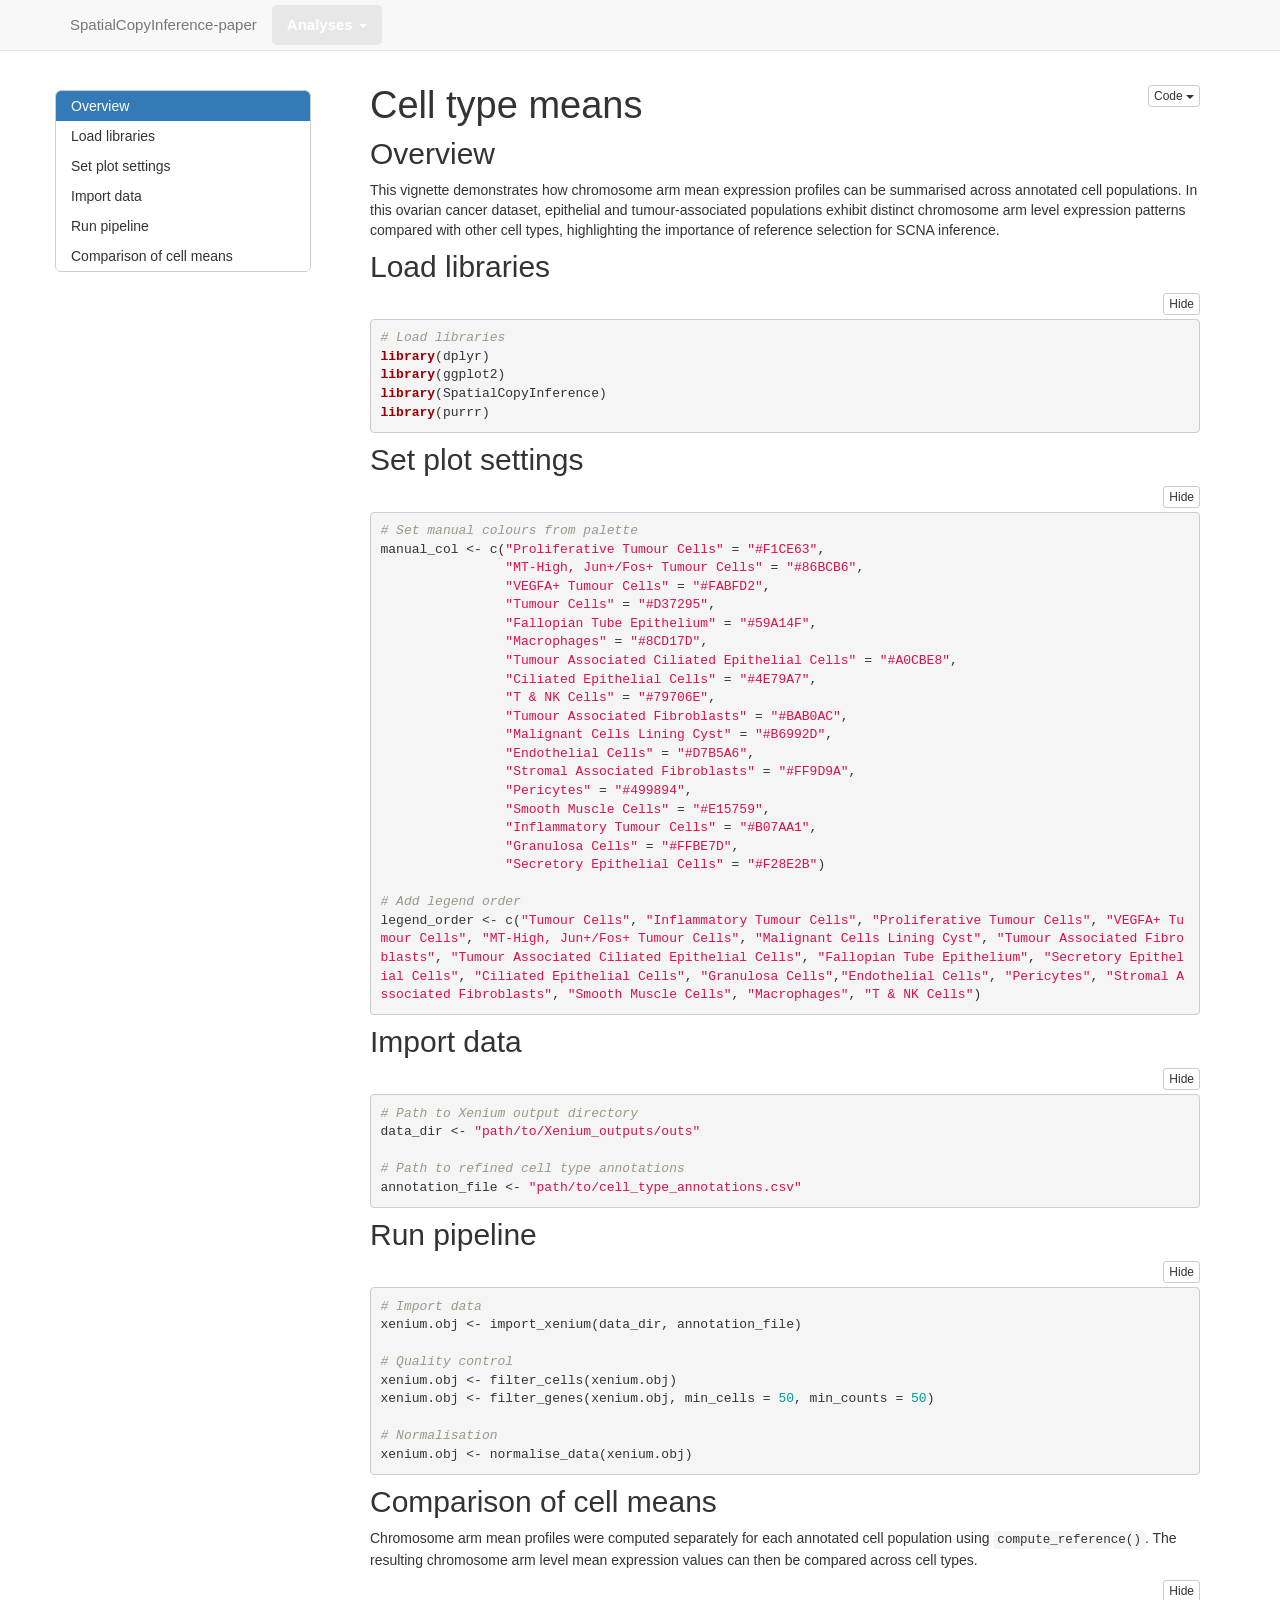
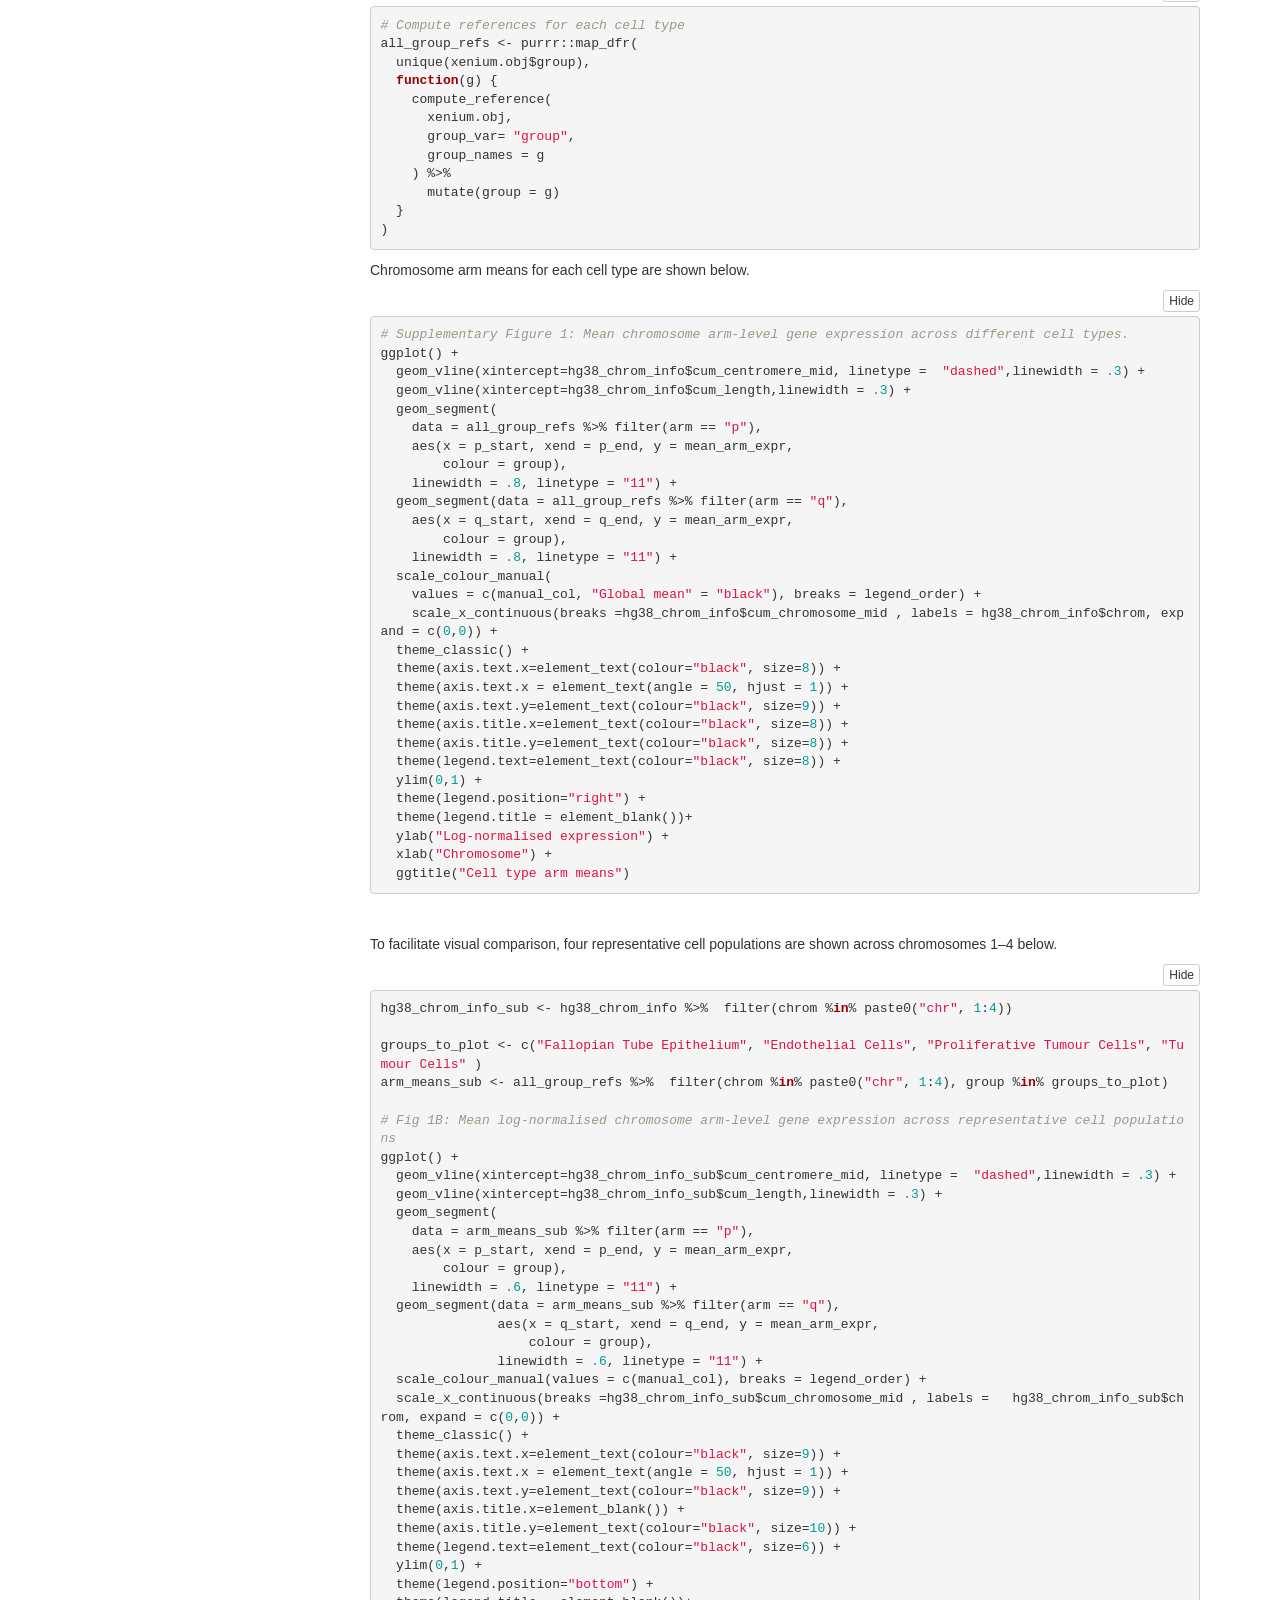
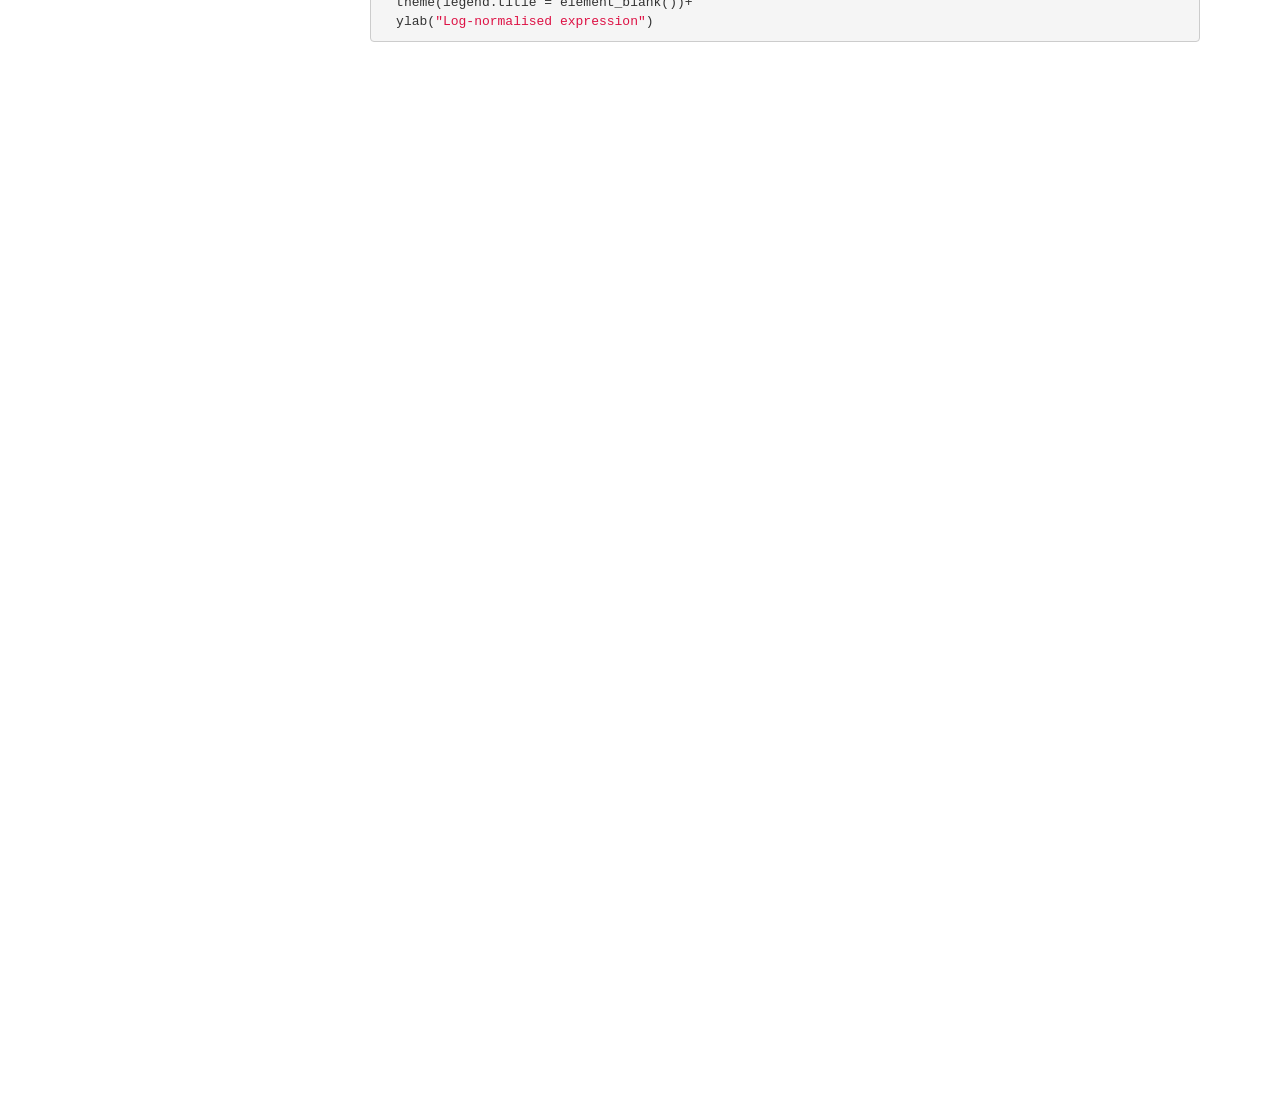
==== docs/Cell_type_means.html @ 15dad066 "Initial website build" ====
<!DOCTYPE html>

<html>

<head>

<meta charset="utf-8" />
<meta name="generator" content="pandoc" />
<meta http-equiv="X-UA-Compatible" content="IE=EDGE" />




<title>Cell type means</title>

<script src="site_libs/header-attrs-2.32/header-attrs.js"></script>
<script src="site_libs/jquery-3.6.0/jquery-3.6.0.min.js"></script>
<meta name="viewport" content="width=device-width, initial-scale=1" />
<link href="site_libs/bootstrap-3.3.5/css/bootstrap.min.css" rel="stylesheet" />
<script src="site_libs/bootstrap-3.3.5/js/bootstrap.min.js"></script>
<script src="site_libs/bootstrap-3.3.5/shim/html5shiv.min.js"></script>
<script src="site_libs/bootstrap-3.3.5/shim/respond.min.js"></script>
<style>h1 {font-size: 34px;}
       h1.title {font-size: 38px;}
       h2 {font-size: 30px;}
       h3 {font-size: 24px;}
       h4 {font-size: 18px;}
       h5 {font-size: 16px;}
       h6 {font-size: 12px;}
       code {color: inherit; background-color: rgba(0, 0, 0, 0.04);}
       pre:not([class]) { background-color: white }</style>
<script src="site_libs/jqueryui-1.13.2/jquery-ui.min.js"></script>
<link href="site_libs/tocify-1.9.1/jquery.tocify.css" rel="stylesheet" />
<script src="site_libs/tocify-1.9.1/jquery.tocify.js"></script>
<script src="site_libs/navigation-1.1/tabsets.js"></script>
<script src="site_libs/navigation-1.1/codefolding.js"></script>
<link href="site_libs/highlightjs-9.12.0/default.css" rel="stylesheet" />
<script src="site_libs/highlightjs-9.12.0/highlight.js"></script>

<style type="text/css">
  code{white-space: pre-wrap;}
  span.smallcaps{font-variant: small-caps;}
  span.underline{text-decoration: underline;}
  div.column{display: inline-block; vertical-align: top; width: 50%;}
  div.hanging-indent{margin-left: 1.5em; text-indent: -1.5em;}
  ul.task-list{list-style: none;}
    </style>

<style type="text/css">code{white-space: pre;}</style>
<script type="text/javascript">
if (window.hljs) {
  hljs.configure({languages: []});
  hljs.initHighlightingOnLoad();
  if (document.readyState && document.readyState === "complete") {
    window.setTimeout(function() { hljs.initHighlighting(); }, 0);
  }
}
</script>






<link rel="stylesheet" href="styles.css" type="text/css" />



<style type = "text/css">
.main-container {
  max-width: 940px;
  margin-left: auto;
  margin-right: auto;
}
img {
  max-width:100%;
}
.tabbed-pane {
  padding-top: 12px;
}
.html-widget {
  margin-bottom: 20px;
}
button.code-folding-btn:focus {
  outline: none;
}
summary {
  display: list-item;
}
details > summary > p:only-child {
  display: inline;
}
pre code {
  padding: 0;
}
</style>


<style type="text/css">
.dropdown-submenu {
  position: relative;
}
.dropdown-submenu>.dropdown-menu {
  top: 0;
  left: 100%;
  margin-top: -6px;
  margin-left: -1px;
  border-radius: 0 6px 6px 6px;
}
.dropdown-submenu:hover>.dropdown-menu {
  display: block;
}
.dropdown-submenu>a:after {
  display: block;
  content: " ";
  float: right;
  width: 0;
  height: 0;
  border-color: transparent;
  border-style: solid;
  border-width: 5px 0 5px 5px;
  border-left-color: #cccccc;
  margin-top: 5px;
  margin-right: -10px;
}
.dropdown-submenu:hover>a:after {
  border-left-color: #adb5bd;
}
.dropdown-submenu.pull-left {
  float: none;
}
.dropdown-submenu.pull-left>.dropdown-menu {
  left: -100%;
  margin-left: 10px;
  border-radius: 6px 0 6px 6px;
}
</style>

<script type="text/javascript">
// manage active state of menu based on current page
$(document).ready(function () {
  // active menu anchor
  href = window.location.pathname
  href = href.substr(href.lastIndexOf('/') + 1)
  if (href === "")
    href = "index.html";
  var menuAnchor = $('a[href="' + href + '"]');

  // mark the anchor link active (and if it's in a dropdown, also mark that active)
  var dropdown = menuAnchor.closest('li.dropdown');
  if (window.bootstrap) { // Bootstrap 4+
    menuAnchor.addClass('active');
    dropdown.find('> .dropdown-toggle').addClass('active');
  } else { // Bootstrap 3
    menuAnchor.parent().addClass('active');
    dropdown.addClass('active');
  }

  // Navbar adjustments
  var navHeight = $(".navbar").first().height() + 15;
  var style = document.createElement('style');
  var pt = "padding-top: " + navHeight + "px; ";
  var mt = "margin-top: -" + navHeight + "px; ";
  var css = "";
  // offset scroll position for anchor links (for fixed navbar)
  for (var i = 1; i <= 6; i++) {
    css += ".section h" + i + "{ " + pt + mt + "}\n";
  }
  style.innerHTML = "body {" + pt + "padding-bottom: 40px; }\n" + css;
  document.head.appendChild(style);
});
</script>

<!-- tabsets -->

<style type="text/css">
.tabset-dropdown > .nav-tabs {
  display: inline-table;
  max-height: 500px;
  min-height: 44px;
  overflow-y: auto;
  border: 1px solid #ddd;
  border-radius: 4px;
}

.tabset-dropdown > .nav-tabs > li.active:before, .tabset-dropdown > .nav-tabs.nav-tabs-open:before {
  content: "\e259";
  font-family: 'Glyphicons Halflings';
  display: inline-block;
  padding: 10px;
  border-right: 1px solid #ddd;
}

.tabset-dropdown > .nav-tabs.nav-tabs-open > li.active:before {
  content: "\e258";
  font-family: 'Glyphicons Halflings';
  border: none;
}

.tabset-dropdown > .nav-tabs > li.active {
  display: block;
}

.tabset-dropdown > .nav-tabs > li > a,
.tabset-dropdown > .nav-tabs > li > a:focus,
.tabset-dropdown > .nav-tabs > li > a:hover {
  border: none;
  display: inline-block;
  border-radius: 4px;
  background-color: transparent;
}

.tabset-dropdown > .nav-tabs.nav-tabs-open > li {
  display: block;
  float: none;
}

.tabset-dropdown > .nav-tabs > li {
  display: none;
}
</style>

<!-- code folding -->
<style type="text/css">
.code-folding-btn { margin-bottom: 4px; }
</style>



<style type="text/css">

#TOC {
  margin: 25px 0px 20px 0px;
}
@media (max-width: 768px) {
#TOC {
  position: relative;
  width: 100%;
}
}

@media print {
.toc-content {
  /* see https://github.com/w3c/csswg-drafts/issues/4434 */
  float: right;
}
}

.toc-content {
  padding-left: 30px;
  padding-right: 40px;
}

div.main-container {
  max-width: 1200px;
}

div.tocify {
  width: 20%;
  max-width: 260px;
  max-height: 85%;
}

@media (min-width: 768px) and (max-width: 991px) {
  div.tocify {
    width: 25%;
  }
}

@media (max-width: 767px) {
  div.tocify {
    width: 100%;
    max-width: none;
  }
}

.tocify ul, .tocify li {
  line-height: 20px;
}

.tocify-subheader .tocify-item {
  font-size: 0.90em;
}

.tocify .list-group-item {
  border-radius: 0px;
}


</style>



</head>

<body>


<div class="container-fluid main-container">


<!-- setup 3col/9col grid for toc_float and main content  -->
<div class="row">
<div class="col-xs-12 col-sm-4 col-md-3">
<div id="TOC" class="tocify">
</div>
</div>

<div class="toc-content col-xs-12 col-sm-8 col-md-9">




<div class="navbar navbar-default  navbar-fixed-top" role="navigation">
  <div class="container">
    <div class="navbar-header">
      <button type="button" class="navbar-toggle collapsed" data-toggle="collapse" data-bs-toggle="collapse" data-target="#navbar" data-bs-target="#navbar">
        <span class="icon-bar"></span>
        <span class="icon-bar"></span>
        <span class="icon-bar"></span>
      </button>
      <a class="navbar-brand" href="index.html">SpatialCopyInference-paper</a>
    </div>
    <div id="navbar" class="navbar-collapse collapse">
      <ul class="nav navbar-nav">
        <li class="dropdown">
  <a href="#" class="dropdown-toggle" data-toggle="dropdown" role="button" data-bs-toggle="dropdown" aria-expanded="false">
    Analyses
     
    <span class="caret"></span>
  </a>
  <ul class="dropdown-menu" role="menu">
    <li>
      <a href="TCGA.html">TCGA</a>
    </li>
    <li>
      <a href="Cell_annotation_refinement.html">Cell annotation refinement</a>
    </li>
    <li>
      <a href="Cell_type_means.html">Cell type means</a>
    </li>
    <li>
      <a href="Clustering_parameter_optimisation.html">Cluster parameter optimisation</a>
    </li>
    <li>
      <a href="Normal_region_analyses.html">Normal region analyses</a>
    </li>
    <li>
      <a href="Normal_region_only_clustering.html">Normal region only clustering</a>
    </li>
  </ul>
</li>
      </ul>
      <ul class="nav navbar-nav navbar-right">
        
      </ul>
    </div><!--/.nav-collapse -->
  </div><!--/.container -->
</div><!--/.navbar -->

<div id="header">

<div class="btn-group pull-right float-right">
<button type="button" class="btn btn-default btn-xs btn-secondary btn-sm dropdown-toggle" data-toggle="dropdown" data-bs-toggle="dropdown" aria-haspopup="true" aria-expanded="false"><span>Code</span> <span class="caret"></span></button>
<ul class="dropdown-menu dropdown-menu-right" style="min-width: 50px;">
<li><a id="rmd-show-all-code" href="#">Show All Code</a></li>
<li><a id="rmd-hide-all-code" href="#">Hide All Code</a></li>
</ul>
</div>



<h1 class="title toc-ignore">Cell type means</h1>

</div>


<div id="overview" class="section level2">
<h2>Overview</h2>
<p>This vignette demonstrates how chromosome arm mean expression
profiles can be summarised across annotated cell populations. In this
ovarian cancer dataset, epithelial and tumour-associated populations
exhibit distinct chromosome arm level expression patterns compared with
other cell types, highlighting the importance of reference selection for
SCNA inference.</p>
</div>
<div id="load-libraries" class="section level2">
<h2>Load libraries</h2>
<pre class="r"><code># Load libraries
library(dplyr)
library(ggplot2)
library(SpatialCopyInference)
library(purrr)</code></pre>
</div>
<div id="set-plot-settings" class="section level2">
<h2>Set plot settings</h2>
<pre class="r"><code># Set manual colours from palette
manual_col &lt;- c(&quot;Proliferative Tumour Cells&quot; = &quot;#F1CE63&quot;,
                &quot;MT-High, Jun+/Fos+ Tumour Cells&quot; = &quot;#86BCB6&quot;,
                &quot;VEGFA+ Tumour Cells&quot; = &quot;#FABFD2&quot;,
                &quot;Tumour Cells&quot; = &quot;#D37295&quot;,
                &quot;Fallopian Tube Epithelium&quot; = &quot;#59A14F&quot;,
                &quot;Macrophages&quot; = &quot;#8CD17D&quot;,
                &quot;Tumour Associated Ciliated Epithelial Cells&quot; = &quot;#A0CBE8&quot;,
                &quot;Ciliated Epithelial Cells&quot; = &quot;#4E79A7&quot;,
                &quot;T &amp; NK Cells&quot; = &quot;#79706E&quot;,
                &quot;Tumour Associated Fibroblasts&quot; = &quot;#BAB0AC&quot;,
                &quot;Malignant Cells Lining Cyst&quot; = &quot;#B6992D&quot;,
                &quot;Endothelial Cells&quot; = &quot;#D7B5A6&quot;,
                &quot;Stromal Associated Fibroblasts&quot; = &quot;#FF9D9A&quot;,
                &quot;Pericytes&quot; = &quot;#499894&quot;,
                &quot;Smooth Muscle Cells&quot; = &quot;#E15759&quot;,
                &quot;Inflammatory Tumour Cells&quot; = &quot;#B07AA1&quot;,
                &quot;Granulosa Cells&quot; = &quot;#FFBE7D&quot;,
                &quot;Secretory Epithelial Cells&quot; = &quot;#F28E2B&quot;)

# Add legend order
legend_order &lt;- c(&quot;Tumour Cells&quot;, &quot;Inflammatory Tumour Cells&quot;, &quot;Proliferative Tumour Cells&quot;, &quot;VEGFA+ Tumour Cells&quot;, &quot;MT-High, Jun+/Fos+ Tumour Cells&quot;, &quot;Malignant Cells Lining Cyst&quot;, &quot;Tumour Associated Fibroblasts&quot;, &quot;Tumour Associated Ciliated Epithelial Cells&quot;, &quot;Fallopian Tube Epithelium&quot;, &quot;Secretory Epithelial Cells&quot;, &quot;Ciliated Epithelial Cells&quot;, &quot;Granulosa Cells&quot;,&quot;Endothelial Cells&quot;, &quot;Pericytes&quot;, &quot;Stromal Associated Fibroblasts&quot;, &quot;Smooth Muscle Cells&quot;, &quot;Macrophages&quot;, &quot;T &amp; NK Cells&quot;)</code></pre>
</div>
<div id="import-data" class="section level2">
<h2>Import data</h2>
<pre class="r"><code># Path to Xenium output directory
data_dir &lt;- &quot;path/to/Xenium_outputs/outs&quot;

# Path to refined cell type annotations
annotation_file &lt;- &quot;path/to/cell_type_annotations.csv&quot;</code></pre>
</div>
<div id="run-pipeline" class="section level2">
<h2>Run pipeline</h2>
<pre class="r"><code># Import data
xenium.obj &lt;- import_xenium(data_dir, annotation_file)

# Quality control
xenium.obj &lt;- filter_cells(xenium.obj)
xenium.obj &lt;- filter_genes(xenium.obj, min_cells = 50, min_counts = 50)

# Normalisation
xenium.obj &lt;- normalise_data(xenium.obj)</code></pre>
</div>
<div id="comparison-of-cell-means" class="section level2">
<h2>Comparison of cell means</h2>
<p>Chromosome arm mean profiles were computed separately for each
annotated cell population using <code>compute_reference()</code>. The
resulting chromosome arm level mean expression values can then be
compared across cell types.</p>
<pre class="r"><code># Compute references for each cell type
all_group_refs &lt;- purrr::map_dfr(
  unique(xenium.obj$group),
  function(g) {
    compute_reference(
      xenium.obj,
      group_var= &quot;group&quot;,
      group_names = g
    ) %&gt;%
      mutate(group = g)
  }
)</code></pre>
<p>Chromosome arm means for each cell type are shown below.</p>
<pre class="r"><code># Supplementary Figure 1: Mean chromosome arm-level gene expression across different cell types.
ggplot() +
  geom_vline(xintercept=hg38_chrom_info$cum_centromere_mid, linetype =  &quot;dashed&quot;,linewidth = .3) +
  geom_vline(xintercept=hg38_chrom_info$cum_length,linewidth = .3) +
  geom_segment(
    data = all_group_refs %&gt;% filter(arm == &quot;p&quot;),
    aes(x = p_start, xend = p_end, y = mean_arm_expr, 
        colour = group),
    linewidth = .8, linetype = &quot;11&quot;) +
  geom_segment(data = all_group_refs %&gt;% filter(arm == &quot;q&quot;),
    aes(x = q_start, xend = q_end, y = mean_arm_expr, 
        colour = group),
    linewidth = .8, linetype = &quot;11&quot;) +
  scale_colour_manual(
    values = c(manual_col, &quot;Global mean&quot; = &quot;black&quot;), breaks = legend_order) +
    scale_x_continuous(breaks =hg38_chrom_info$cum_chromosome_mid , labels = hg38_chrom_info$chrom, expand = c(0,0)) +
  theme_classic() +
  theme(axis.text.x=element_text(colour=&quot;black&quot;, size=8)) +
  theme(axis.text.x = element_text(angle = 50, hjust = 1)) +
  theme(axis.text.y=element_text(colour=&quot;black&quot;, size=9)) +
  theme(axis.title.x=element_text(colour=&quot;black&quot;, size=8)) +
  theme(axis.title.y=element_text(colour=&quot;black&quot;, size=8)) +
  theme(legend.text=element_text(colour=&quot;black&quot;, size=8)) +
  ylim(0,1) +
  theme(legend.position=&quot;right&quot;) +
  theme(legend.title = element_blank())+
  ylab(&quot;Log-normalised expression&quot;) +
  xlab(&quot;Chromosome&quot;) +
  ggtitle(&quot;Cell type arm means&quot;)</code></pre>
<p><img src="Cell_type_means_files/figure-html/Plot%20all%20chromosome%20means-1.png" alt="" width="100%" /></p>
<p>To facilitate visual comparison, four representative cell populations
are shown across chromosomes 1–4 below.</p>
<pre class="r"><code>hg38_chrom_info_sub &lt;- hg38_chrom_info %&gt;%  filter(chrom %in% paste0(&quot;chr&quot;, 1:4))

groups_to_plot &lt;- c(&quot;Fallopian Tube Epithelium&quot;, &quot;Endothelial Cells&quot;, &quot;Proliferative Tumour Cells&quot;, &quot;Tumour Cells&quot; )
arm_means_sub &lt;- all_group_refs %&gt;%  filter(chrom %in% paste0(&quot;chr&quot;, 1:4), group %in% groups_to_plot)

# Fig 1B: Mean log-normalised chromosome arm-level gene expression across representative cell populations
ggplot() +
  geom_vline(xintercept=hg38_chrom_info_sub$cum_centromere_mid, linetype =  &quot;dashed&quot;,linewidth = .3) +
  geom_vline(xintercept=hg38_chrom_info_sub$cum_length,linewidth = .3) +
  geom_segment(
    data = arm_means_sub %&gt;% filter(arm == &quot;p&quot;),
    aes(x = p_start, xend = p_end, y = mean_arm_expr, 
        colour = group),
    linewidth = .6, linetype = &quot;11&quot;) +
  geom_segment(data = arm_means_sub %&gt;% filter(arm == &quot;q&quot;),
               aes(x = q_start, xend = q_end, y = mean_arm_expr, 
                   colour = group),
               linewidth = .6, linetype = &quot;11&quot;) +
  scale_colour_manual(values = c(manual_col), breaks = legend_order) +
  scale_x_continuous(breaks =hg38_chrom_info_sub$cum_chromosome_mid , labels =   hg38_chrom_info_sub$chrom, expand = c(0,0)) +
  theme_classic() +
  theme(axis.text.x=element_text(colour=&quot;black&quot;, size=9)) +
  theme(axis.text.x = element_text(angle = 50, hjust = 1)) +
  theme(axis.text.y=element_text(colour=&quot;black&quot;, size=9)) +
  theme(axis.title.x=element_blank()) +
  theme(axis.title.y=element_text(colour=&quot;black&quot;, size=10)) +
  theme(legend.text=element_text(colour=&quot;black&quot;, size=6)) +
  ylim(0,1) +
  theme(legend.position=&quot;bottom&quot;) +
  theme(legend.title = element_blank())+
  ylab(&quot;Log-normalised expression&quot;)</code></pre>
<p><img src="Cell_type_means_files/figure-html/Plot%20representative%20means-1.png" alt="" width="100%" /></p>
</div>



</div>
</div>

</div>

<script>

// add bootstrap table styles to pandoc tables
function bootstrapStylePandocTables() {
  $('tr.odd').parent('tbody').parent('table').addClass('table table-condensed');
}
$(document).ready(function () {
  bootstrapStylePandocTables();
});


</script>

<!-- tabsets -->

<script>
$(document).ready(function () {
  window.buildTabsets("TOC");
});

$(document).ready(function () {
  $('.tabset-dropdown > .nav-tabs > li').click(function () {
    $(this).parent().toggleClass('nav-tabs-open');
  });
});
</script>

<!-- code folding -->
<script>
$(document).ready(function () {
  window.initializeCodeFolding("show" === "show");
});
</script>

<script>
$(document).ready(function ()  {

    // temporarily add toc-ignore selector to headers for the consistency with Pandoc
    $('.unlisted.unnumbered').addClass('toc-ignore')

    // move toc-ignore selectors from section div to header
    $('div.section.toc-ignore')
        .removeClass('toc-ignore')
        .children('h1,h2,h3,h4,h5').addClass('toc-ignore');

    // establish options
    var options = {
      selectors: "h1,h2,h3",
      theme: "bootstrap3",
      context: '.toc-content',
      hashGenerator: function (text) {
        return text.replace(/[.\\/?&!#<>]/g, '').replace(/\s/g, '_');
      },
      ignoreSelector: ".toc-ignore",
      scrollTo: 0
    };
    options.showAndHide = true;
    options.smoothScroll = true;

    // tocify
    var toc = $("#TOC").tocify(options).data("toc-tocify");
});
</script>

<!-- dynamically load mathjax for compatibility with self-contained -->
<script>
  (function () {
    var script = document.createElement("script");
    script.type = "text/javascript";
    script.src  = "https://mathjax.rstudio.com/latest/MathJax.js?config=TeX-AMS-MML_HTMLorMML";
    document.getElementsByTagName("head")[0].appendChild(script);
  })();
</script>

</body>
</html>
---- docs/site_libs/highlightjs-9.12.0/default.css ----
.hljs-literal {
  color: #990073;
}

.hljs-number {
  color: #099;
}

.hljs-comment {
  color: #998;
  font-style: italic;
}

.hljs-keyword {
  color: #900;
  font-weight: bold;
}

.hljs-string {
  color: #d14;
}
---- docs/styles.css ----
/* Website title */
.navbar-brand {
  font-size: 15px;
}

/* Analyses button */
.navbar-nav > li > a {
  font-size: 15px;
}

/* Dropdown items */
.dropdown-menu > li > a {
  font-size: 14px;
}

.navbar-nav > li.dropdown > a {
  background-color: #2c7fb8;
  color: white !important;
  border-radius: 5px;
  padding: 10px 15px;
  margin-top: 5px;
  font-weight: 600;
}

.navbar-nav > li.dropdown > a:hover {
  background-color: #1f5e88;
}
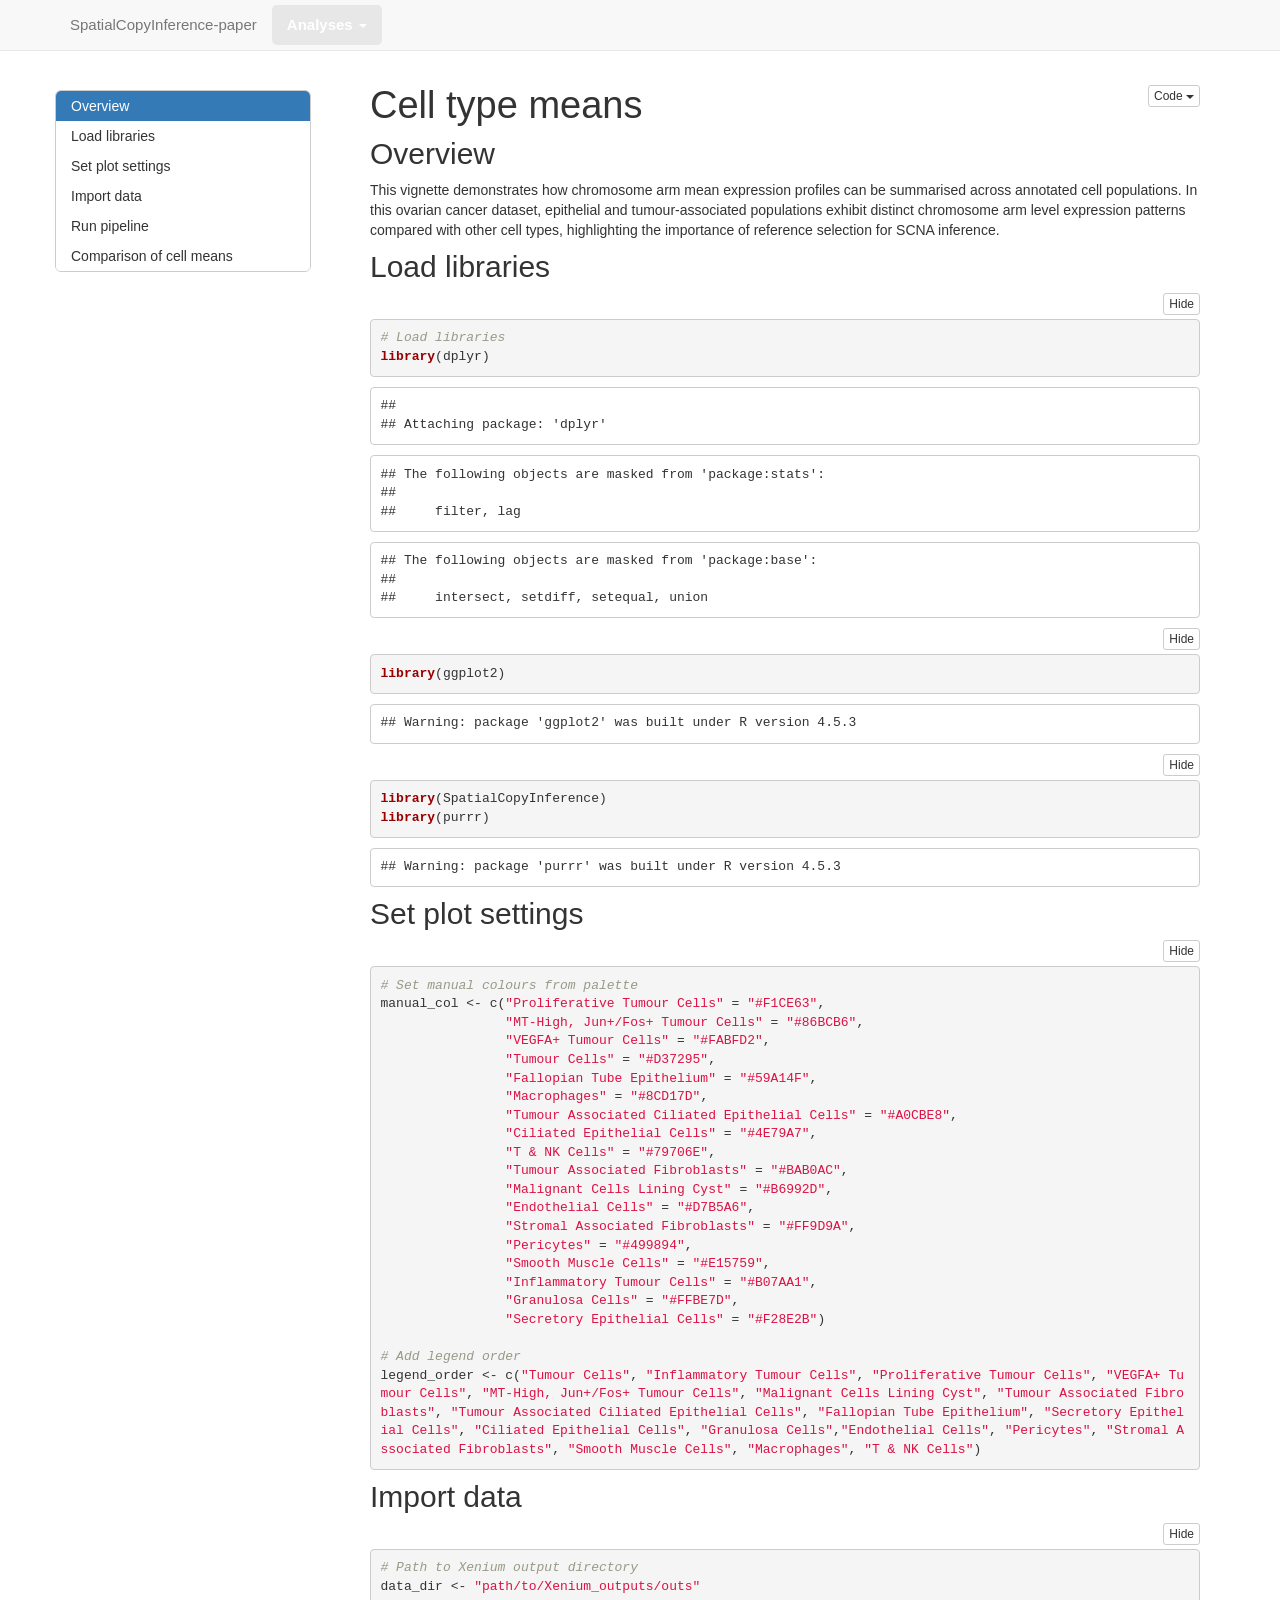
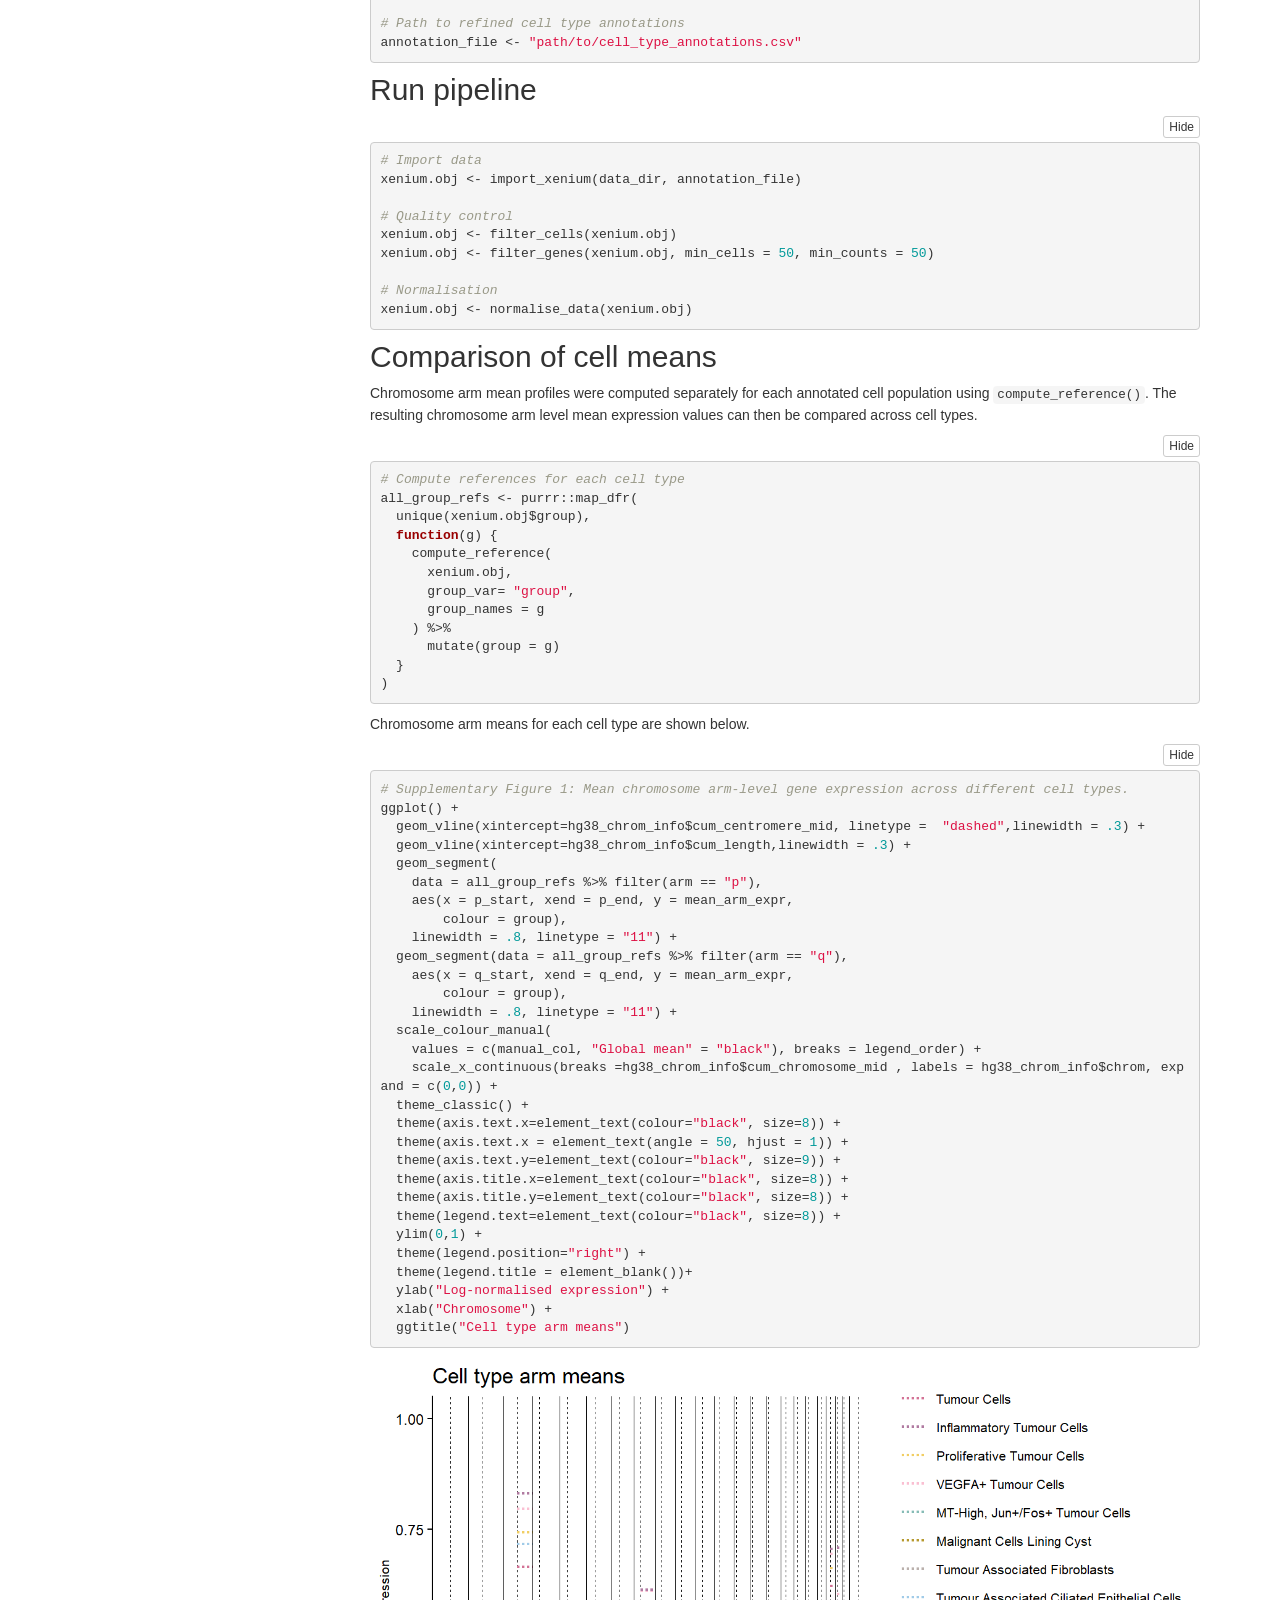
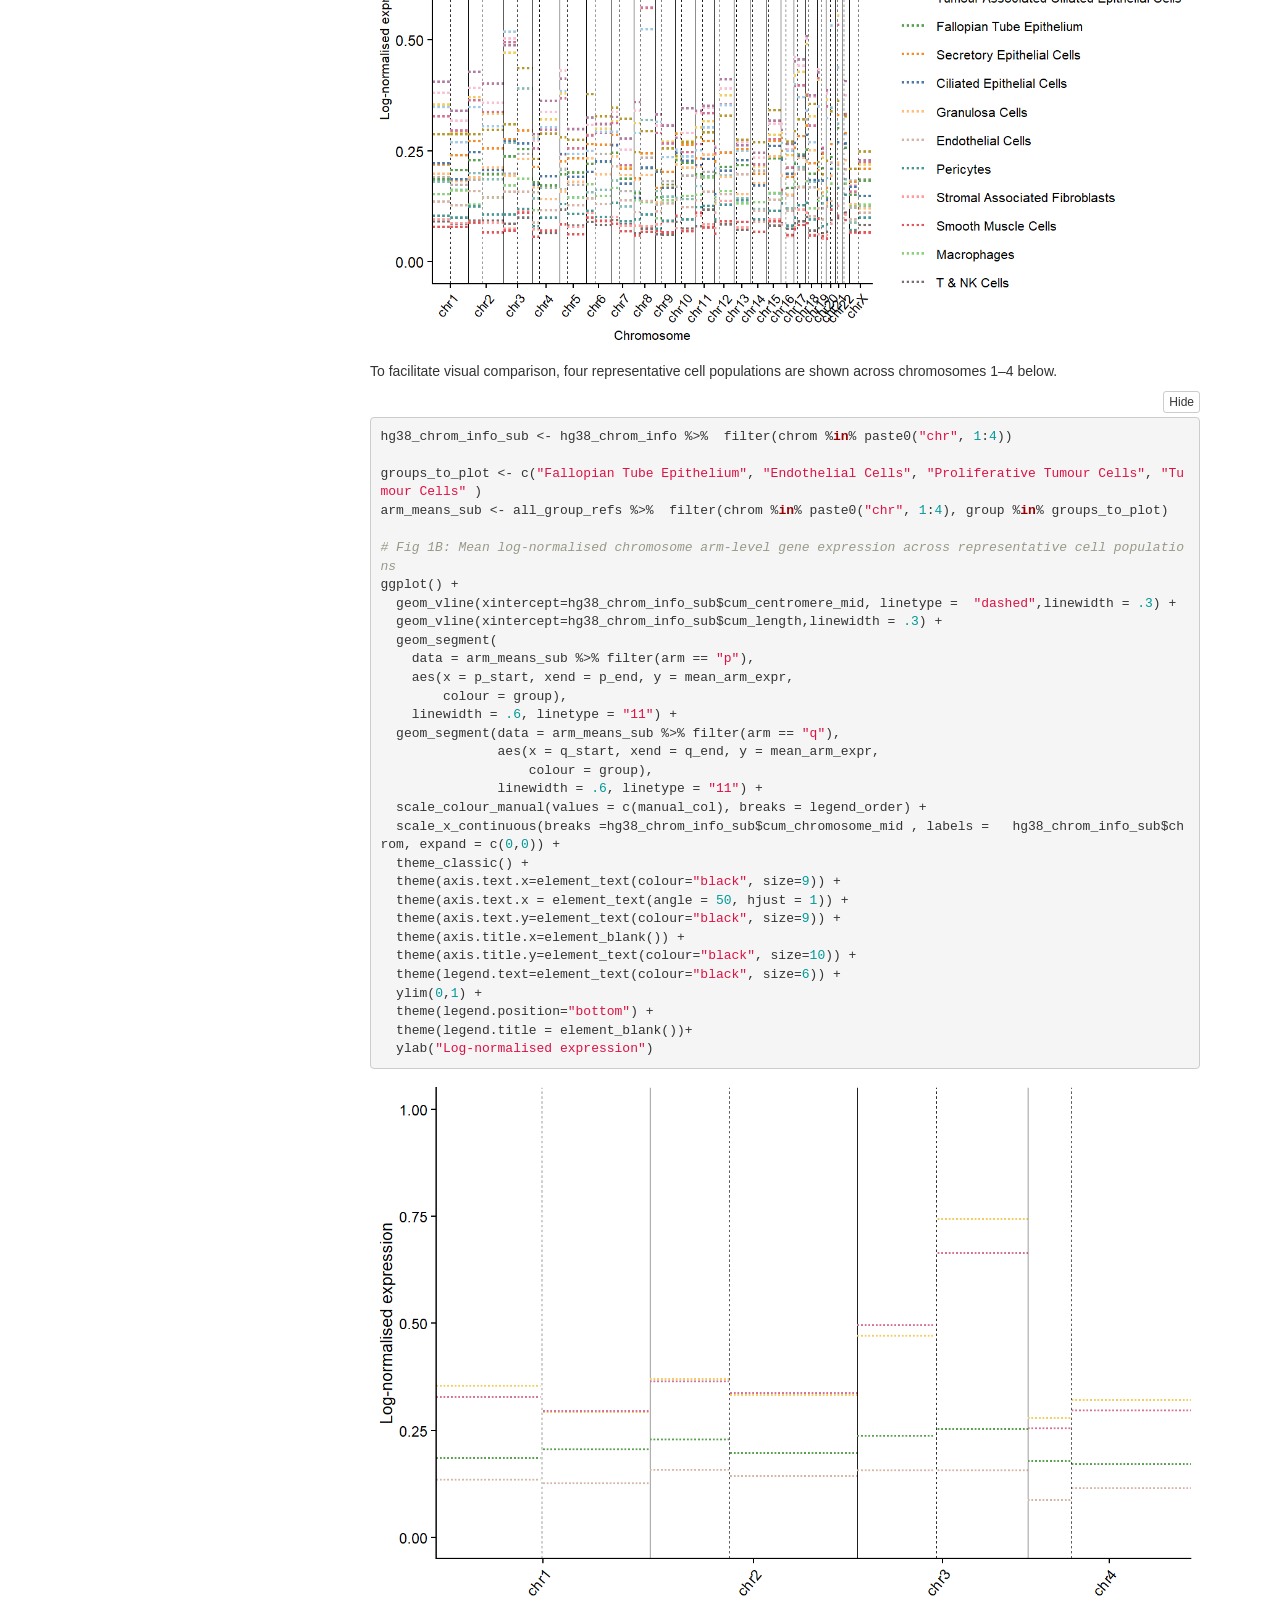
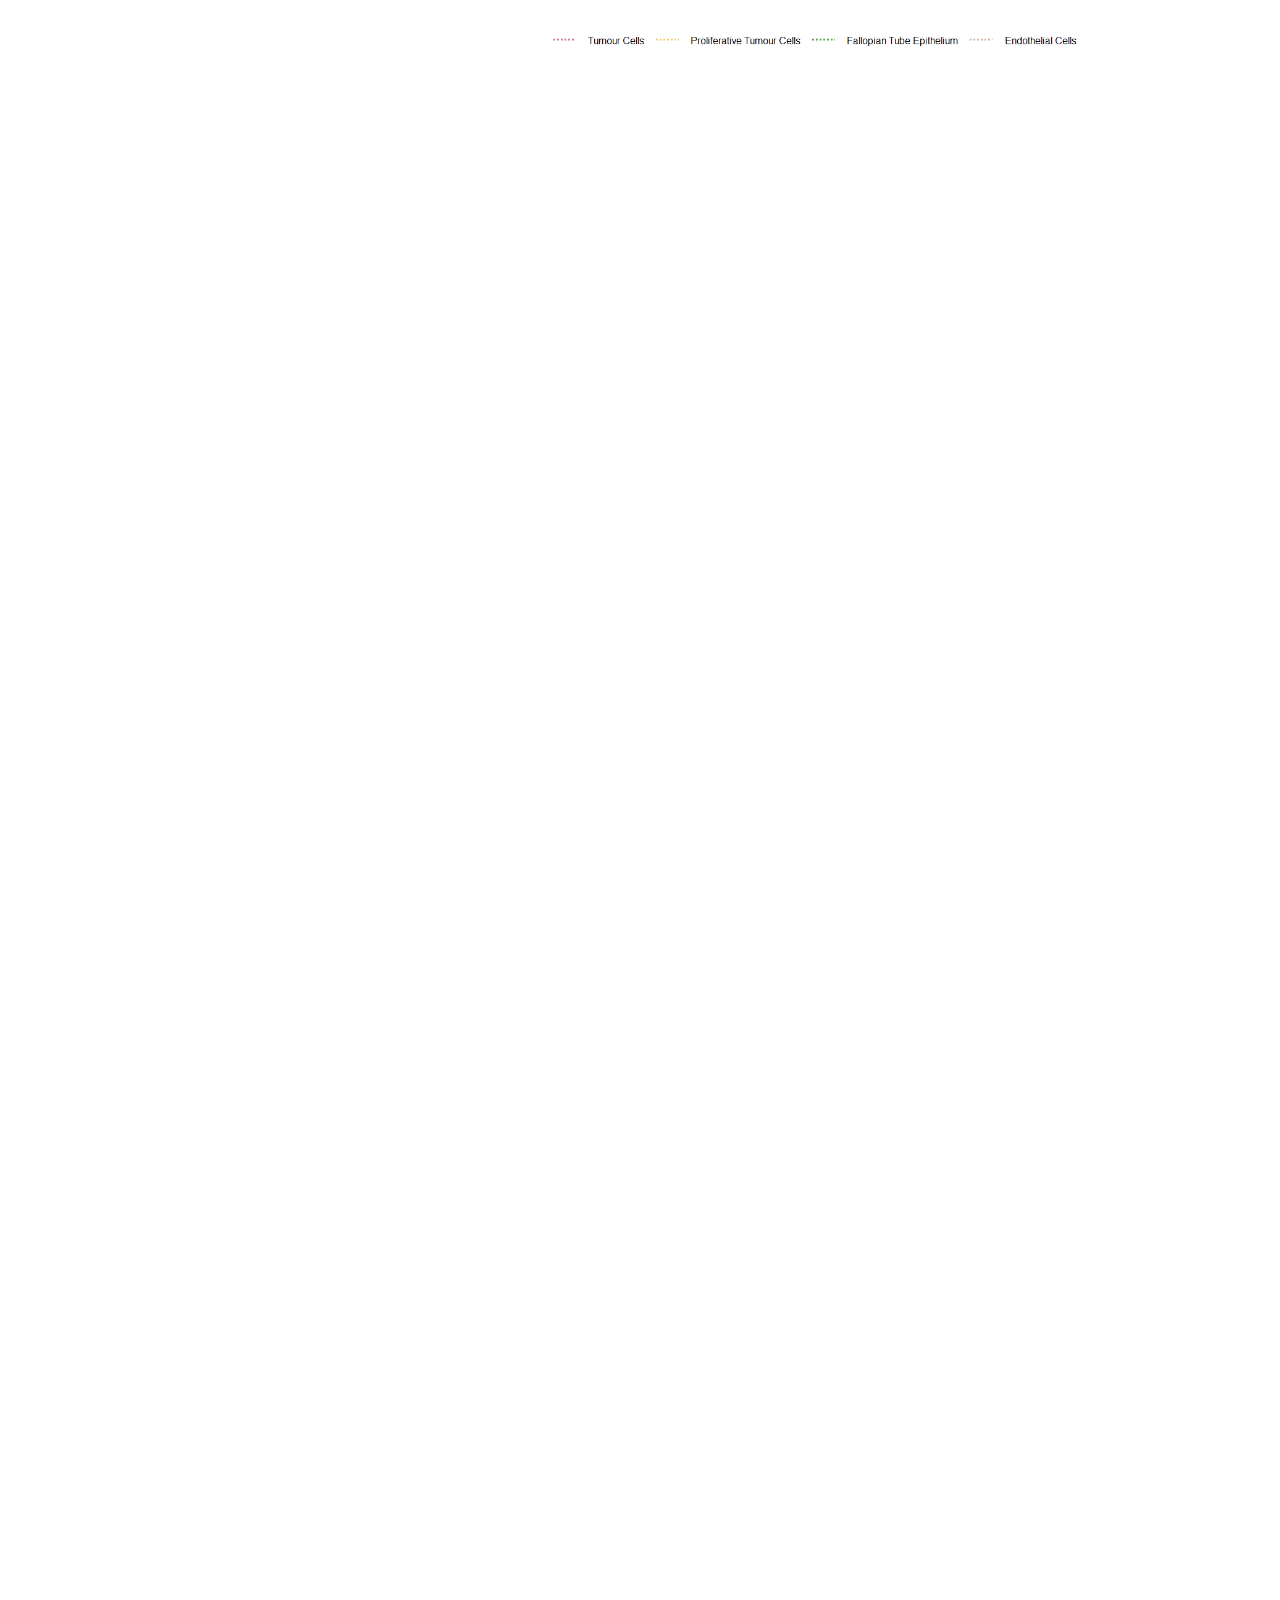
==== commit 2e830816: "Update Cell type means analysis" ====
--- a/docs/Cell_type_means.html
+++ b/docs/Cell_type_means.html
@@ -13,38 +13,1373 @@
 
 <title>Cell type means</title>
 
-<script src="site_libs/header-attrs-2.32/header-attrs.js"></script>
-<script src="site_libs/jquery-3.6.0/jquery-3.6.0.min.js"></script>
+<script>// Pandoc 2.9 adds attributes on both header and div. We remove the former (to
+// be compatible with the behavior of Pandoc < 2.8).
+document.addEventListener('DOMContentLoaded', function(e) {
+  var hs = document.querySelectorAll("div.section[class*='level'] > :first-child");
+  var i, h, a;
+  for (i = 0; i < hs.length; i++) {
+    h = hs[i];
+    if (!/^h[1-6]$/i.test(h.tagName)) continue;  // it should be a header h1-h6
+    a = h.attributes;
+    while (a.length > 0) h.removeAttribute(a[0].name);
+  }
+});
+</script>
+<script>/*! jQuery v3.6.0 | (c) OpenJS Foundation and other contributors | jquery.org/license */
+!function(e,t){"use strict";"object"==typeof module&&"object"==typeof module.exports?module.exports=e.document?t(e,!0):function(e){if(!e.document)throw new Error("jQuery requires a window with a document");return t(e)}:t(e)}("undefined"!=typeof window?window:this,function(C,e){"use strict";var t=[],r=Object.getPrototypeOf,s=t.slice,g=t.flat?function(e){return t.flat.call(e)}:function(e){return t.concat.apply([],e)},u=t.push,i=t.indexOf,n={},o=n.toString,v=n.hasOwnProperty,a=v.toString,l=a.call(Object),y={},m=function(e){return"function"==typeof e&&"number"!=typeof e.nodeType&&"function"!=typeof e.item},x=function(e){return null!=e&&e===e.window},E=C.document,c={type:!0,src:!0,nonce:!0,noModule:!0};function b(e,t,n){var r,i,o=(n=n||E).createElement("script");if(o.text=e,t)for(r in c)(i=t[r]||t.getAttribute&&t.getAttribute(r))&&o.setAttribute(r,i);n.head.appendChild(o).parentNode.removeChild(o)}function w(e){return null==e?e+"":"object"==typeof e||"function"==typeof e?n[o.call(e)]||"object":typeof e}var f="3.6.0",S=function(e,t){return new S.fn.init(e,t)};function p(e){var t=!!e&&"length"in e&&e.length,n=w(e);return!m(e)&&!x(e)&&("array"===n||0===t||"number"==typeof t&&0<t&&t-1 in e)}S.fn=S.prototype={jquery:f,constructor:S,length:0,toArray:function(){return s.call(this)},get:function(e){return null==e?s.call(this):e<0?this[e+this.length]:this[e]},pushStack:function(e){var t=S.merge(this.constructor(),e);return t.prevObject=this,t},each:function(e){return S.each(this,e)},map:function(n){return this.pushStack(S.map(this,function(e,t){return n.call(e,t,e)}))},slice:function(){return this.pushStack(s.apply(this,arguments))},first:function(){return this.eq(0)},last:function(){return this.eq(-1)},even:function(){return this.pushStack(S.grep(this,function(e,t){return(t+1)%2}))},odd:function(){return this.pushStack(S.grep(this,function(e,t){return t%2}))},eq:function(e){var t=this.length,n=+e+(e<0?t:0);return this.pushStack(0<=n&&n<t?[this[n]]:[])},end:function(){return this.prevObject||this.constructor()},push:u,sort:t.sort,splice:t.splice},S.extend=S.fn.extend=function(){var e,t,n,r,i,o,a=arguments[0]||{},s=1,u=arguments.length,l=!1;for("boolean"==typeof a&&(l=a,a=arguments[s]||{},s++),"object"==typeof a||m(a)||(a={}),s===u&&(a=this,s--);s<u;s++)if(null!=(e=arguments[s]))for(t in e)r=e[t],"__proto__"!==t&&a!==r&&(l&&r&&(S.isPlainObject(r)||(i=Array.isArray(r)))?(n=a[t],o=i&&!Array.isArray(n)?[]:i||S.isPlainObject(n)?n:{},i=!1,a[t]=S.extend(l,o,r)):void 0!==r&&(a[t]=r));return a},S.extend({expando:"jQuery"+(f+Math.random()).replace(/\D/g,""),isReady:!0,error:function(e){throw new Error(e)},noop:function(){},isPlainObject:function(e){var t,n;return!(!e||"[object Object]"!==o.call(e))&&(!(t=r(e))||"function"==typeof(n=v.call(t,"constructor")&&t.constructor)&&a.call(n)===l)},isEmptyObject:function(e){var t;for(t in e)return!1;return!0},globalEval:function(e,t,n){b(e,{nonce:t&&t.nonce},n)},each:function(e,t){var n,r=0;if(p(e)){for(n=e.length;r<n;r++)if(!1===t.call(e[r],r,e[r]))break}else for(r in e)if(!1===t.call(e[r],r,e[r]))break;return e},makeArray:function(e,t){var n=t||[];return null!=e&&(p(Object(e))?S.merge(n,"string"==typeof e?[e]:e):u.call(n,e)),n},inArray:function(e,t,n){return null==t?-1:i.call(t,e,n)},merge:function(e,t){for(var n=+t.length,r=0,i=e.length;r<n;r++)e[i++]=t[r];return e.length=i,e},grep:function(e,t,n){for(var r=[],i=0,o=e.length,a=!n;i<o;i++)!t(e[i],i)!==a&&r.push(e[i]);return r},map:function(e,t,n){var r,i,o=0,a=[];if(p(e))for(r=e.length;o<r;o++)null!=(i=t(e[o],o,n))&&a.push(i);else for(o in e)null!=(i=t(e[o],o,n))&&a.push(i);return g(a)},guid:1,support:y}),"function"==typeof Symbol&&(S.fn[Symbol.iterator]=t[Symbol.iterator]),S.each("Boolean Number String Function Array Date RegExp Object Error Symbol".split(" "),function(e,t){n["[object "+t+"]"]=t.toLowerCase()});var d=function(n){var e,d,b,o,i,h,f,g,w,u,l,T,C,a,E,v,s,c,y,S="sizzle"+1*new Date,p=n.document,k=0,r=0,m=ue(),x=ue(),A=ue(),N=ue(),j=function(e,t){return e===t&&(l=!0),0},D={}.hasOwnProperty,t=[],q=t.pop,L=t.push,H=t.push,O=t.slice,P=function(e,t){for(var n=0,r=e.length;n<r;n++)if(e[n]===t)return n;return-1},R="checked|selected|async|autofocus|autoplay|controls|defer|disabled|hidden|ismap|loop|multiple|open|readonly|required|scoped",M="[\\x20\\t\\r\\n\\f]",I="(?:\\\\[\\da-fA-F]{1,6}"+M+"?|\\\\[^\\r\\n\\f]|[\\w-]|[^\0-\\x7f])+",W="\\["+M+"*("+I+")(?:"+M+"*([*^$|!~]?=)"+M+"*(?:'((?:\\\\.|[^\\\\'])*)'|\"((?:\\\\.|[^\\\\\"])*)\"|("+I+"))|)"+M+"*\\]",F=":("+I+")(?:\\((('((?:\\\\.|[^\\\\'])*)'|\"((?:\\\\.|[^\\\\\"])*)\")|((?:\\\\.|[^\\\\()[\\]]|"+W+")*)|.*)\\)|)",B=new RegExp(M+"+","g"),$=new RegExp("^"+M+"+|((?:^|[^\\\\])(?:\\\\.)*)"+M+"+$","g"),_=new RegExp("^"+M+"*,"+M+"*"),z=new RegExp("^"+M+"*([>+~]|"+M+")"+M+"*"),U=new RegExp(M+"|>"),X=new RegExp(F),V=new RegExp("^"+I+"$"),G={ID:new RegExp("^#("+I+")"),CLASS:new RegExp("^\\.("+I+")"),TAG:new RegExp("^("+I+"|[*])"),ATTR:new RegExp("^"+W),PSEUDO:new RegExp("^"+F),CHILD:new RegExp("^:(only|first|last|nth|nth-last)-(child|of-type)(?:\\("+M+"*(even|odd|(([+-]|)(\\d*)n|)"+M+"*(?:([+-]|)"+M+"*(\\d+)|))"+M+"*\\)|)","i"),bool:new RegExp("^(?:"+R+")$","i"),needsContext:new RegExp("^"+M+"*[>+~]|:(even|odd|eq|gt|lt|nth|first|last)(?:\\("+M+"*((?:-\\d)?\\d*)"+M+"*\\)|)(?=[^-]|$)","i")},Y=/HTML$/i,Q=/^(?:input|select|textarea|button)$/i,J=/^h\d$/i,K=/^[^{]+\{\s*\[native \w/,Z=/^(?:#([\w-]+)|(\w+)|\.([\w-]+))$/,ee=/[+~]/,te=new RegExp("\\\\[\\da-fA-F]{1,6}"+M+"?|\\\\([^\\r\\n\\f])","g"),ne=function(e,t){var n="0x"+e.slice(1)-65536;return t||(n<0?String.fromCharCode(n+65536):String.fromCharCode(n>>10|55296,1023&n|56320))},re=/([\0-\x1f\x7f]|^-?\d)|^-$|[^\0-\x1f\x7f-\uFFFF\w-]/g,ie=function(e,t){return t?"\0"===e?"\ufffd":e.slice(0,-1)+"\\"+e.charCodeAt(e.length-1).toString(16)+" ":"\\"+e},oe=function(){T()},ae=be(function(e){return!0===e.disabled&&"fieldset"===e.nodeName.toLowerCase()},{dir:"parentNode",next:"legend"});try{H.apply(t=O.call(p.childNodes),p.childNodes),t[p.childNodes.length].nodeType}catch(e){H={apply:t.length?function(e,t){L.apply(e,O.call(t))}:function(e,t){var n=e.length,r=0;while(e[n++]=t[r++]);e.length=n-1}}}function se(t,e,n,r){var i,o,a,s,u,l,c,f=e&&e.ownerDocument,p=e?e.nodeType:9;if(n=n||[],"string"!=typeof t||!t||1!==p&&9!==p&&11!==p)return n;if(!r&&(T(e),e=e||C,E)){if(11!==p&&(u=Z.exec(t)))if(i=u[1]){if(9===p){if(!(a=e.getElementById(i)))return n;if(a.id===i)return n.push(a),n}else if(f&&(a=f.getElementById(i))&&y(e,a)&&a.id===i)return n.push(a),n}else{if(u[2])return H.apply(n,e.getElementsByTagName(t)),n;if((i=u[3])&&d.getElementsByClassName&&e.getElementsByClassName)return H.apply(n,e.getElementsByClassName(i)),n}if(d.qsa&&!N[t+" "]&&(!v||!v.test(t))&&(1!==p||"object"!==e.nodeName.toLowerCase())){if(c=t,f=e,1===p&&(U.test(t)||z.test(t))){(f=ee.test(t)&&ye(e.parentNode)||e)===e&&d.scope||((s=e.getAttribute("id"))?s=s.replace(re,ie):e.setAttribute("id",s=S)),o=(l=h(t)).length;while(o--)l[o]=(s?"#"+s:":scope")+" "+xe(l[o]);c=l.join(",")}try{return H.apply(n,f.querySelectorAll(c)),n}catch(e){N(t,!0)}finally{s===S&&e.removeAttribute("id")}}}return g(t.replace($,"$1"),e,n,r)}function ue(){var r=[];return function e(t,n){return r.push(t+" ")>b.cacheLength&&delete e[r.shift()],e[t+" "]=n}}function le(e){return e[S]=!0,e}function ce(e){var t=C.createElement("fieldset");try{return!!e(t)}catch(e){return!1}finally{t.parentNode&&t.parentNode.removeChild(t),t=null}}function fe(e,t){var n=e.split("|"),r=n.length;while(r--)b.attrHandle[n[r]]=t}function pe(e,t){var n=t&&e,r=n&&1===e.nodeType&&1===t.nodeType&&e.sourceIndex-t.sourceIndex;if(r)return r;if(n)while(n=n.nextSibling)if(n===t)return-1;return e?1:-1}function de(t){return function(e){return"input"===e.nodeName.toLowerCase()&&e.type===t}}function he(n){return function(e){var t=e.nodeName.toLowerCase();return("input"===t||"button"===t)&&e.type===n}}function ge(t){return function(e){return"form"in e?e.parentNode&&!1===e.disabled?"label"in e?"label"in e.parentNode?e.parentNode.disabled===t:e.disabled===t:e.isDisabled===t||e.isDisabled!==!t&&ae(e)===t:e.disabled===t:"label"in e&&e.disabled===t}}function ve(a){return le(function(o){return o=+o,le(function(e,t){var n,r=a([],e.length,o),i=r.length;while(i--)e[n=r[i]]&&(e[n]=!(t[n]=e[n]))})})}function ye(e){return e&&"undefined"!=typeof e.getElementsByTagName&&e}for(e in d=se.support={},i=se.isXML=function(e){var t=e&&e.namespaceURI,n=e&&(e.ownerDocument||e).documentElement;return!Y.test(t||n&&n.nodeName||"HTML")},T=se.setDocument=function(e){var t,n,r=e?e.ownerDocument||e:p;return r!=C&&9===r.nodeType&&r.documentElement&&(a=(C=r).documentElement,E=!i(C),p!=C&&(n=C.defaultView)&&n.top!==n&&(n.addEventListener?n.addEventListener("unload",oe,!1):n.attachEvent&&n.attachEvent("onunload",oe)),d.scope=ce(function(e){return a.appendChild(e).appendChild(C.createElement("div")),"undefined"!=typeof e.querySelectorAll&&!e.querySelectorAll(":scope fieldset div").length}),d.attributes=ce(function(e){return e.className="i",!e.getAttribute("className")}),d.getElementsByTagName=ce(function(e){return e.appendChild(C.createComment("")),!e.getElementsByTagName("*").length}),d.getElementsByClassName=K.test(C.getElementsByClassName),d.getById=ce(function(e){return a.appendChild(e).id=S,!C.getElementsByName||!C.getElementsByName(S).length}),d.getById?(b.filter.ID=function(e){var t=e.replace(te,ne);return function(e){return e.getAttribute("id")===t}},b.find.ID=function(e,t){if("undefined"!=typeof t.getElementById&&E){var n=t.getElementById(e);return n?[n]:[]}}):(b.filter.ID=function(e){var n=e.replace(te,ne);return function(e){var t="undefined"!=typeof e.getAttributeNode&&e.getAttributeNode("id");return t&&t.value===n}},b.find.ID=function(e,t){if("undefined"!=typeof t.getElementById&&E){var n,r,i,o=t.getElementById(e);if(o){if((n=o.getAttributeNode("id"))&&n.value===e)return[o];i=t.getElementsByName(e),r=0;while(o=i[r++])if((n=o.getAttributeNode("id"))&&n.value===e)return[o]}return[]}}),b.find.TAG=d.getElementsByTagName?function(e,t){return"undefined"!=typeof t.getElementsByTagName?t.getElementsByTagName(e):d.qsa?t.querySelectorAll(e):void 0}:function(e,t){var n,r=[],i=0,o=t.getElementsByTagName(e);if("*"===e){while(n=o[i++])1===n.nodeType&&r.push(n);return r}return o},b.find.CLASS=d.getElementsByClassName&&function(e,t){if("undefined"!=typeof t.getElementsByClassName&&E)return t.getElementsByClassName(e)},s=[],v=[],(d.qsa=K.test(C.querySelectorAll))&&(ce(function(e){var t;a.appendChild(e).innerHTML="<a id='"+S+"'></a><select id='"+S+"-\r\\' msallowcapture=''><option selected=''></option></select>",e.querySelectorAll("[msallowcapture^='']").length&&v.push("[*^$]="+M+"*(?:''|\"\")"),e.querySelectorAll("[selected]").length||v.push("\\["+M+"*(?:value|"+R+")"),e.querySelectorAll("[id~="+S+"-]").length||v.push("~="),(t=C.createElement("input")).setAttribute("name",""),e.appendChild(t),e.querySelectorAll("[name='']").length||v.push("\\["+M+"*name"+M+"*="+M+"*(?:''|\"\")"),e.querySelectorAll(":checked").length||v.push(":checked"),e.querySelectorAll("a#"+S+"+*").length||v.push(".#.+[+~]"),e.querySelectorAll("\\\f"),v.push("[\\r\\n\\f]")}),ce(function(e){e.innerHTML="<a href='' disabled='disabled'></a><select disabled='disabled'><option/></select>";var t=C.createElement("input");t.setAttribute("type","hidden"),e.appendChild(t).setAttribute("name","D"),e.querySelectorAll("[name=d]").length&&v.push("name"+M+"*[*^$|!~]?="),2!==e.querySelectorAll(":enabled").length&&v.push(":enabled",":disabled"),a.appendChild(e).disabled=!0,2!==e.querySelectorAll(":disabled").length&&v.push(":enabled",":disabled"),e.querySelectorAll("*,:x"),v.push(",.*:")})),(d.matchesSelector=K.test(c=a.matches||a.webkitMatchesSelector||a.mozMatchesSelector||a.oMatchesSelector||a.msMatchesSelector))&&ce(function(e){d.disconnectedMatch=c.call(e,"*"),c.call(e,"[s!='']:x"),s.push("!=",F)}),v=v.length&&new RegExp(v.join("|")),s=s.length&&new RegExp(s.join("|")),t=K.test(a.compareDocumentPosition),y=t||K.test(a.contains)?function(e,t){var n=9===e.nodeType?e.documentElement:e,r=t&&t.parentNode;return e===r||!(!r||1!==r.nodeType||!(n.contains?n.contains(r):e.compareDocumentPosition&&16&e.compareDocumentPosition(r)))}:function(e,t){if(t)while(t=t.parentNode)if(t===e)return!0;return!1},j=t?function(e,t){if(e===t)return l=!0,0;var n=!e.compareDocumentPosition-!t.compareDocumentPosition;return n||(1&(n=(e.ownerDocument||e)==(t.ownerDocument||t)?e.compareDocumentPosition(t):1)||!d.sortDetached&&t.compareDocumentPosition(e)===n?e==C||e.ownerDocument==p&&y(p,e)?-1:t==C||t.ownerDocument==p&&y(p,t)?1:u?P(u,e)-P(u,t):0:4&n?-1:1)}:function(e,t){if(e===t)return l=!0,0;var n,r=0,i=e.parentNode,o=t.parentNode,a=[e],s=[t];if(!i||!o)return e==C?-1:t==C?1:i?-1:o?1:u?P(u,e)-P(u,t):0;if(i===o)return pe(e,t);n=e;while(n=n.parentNode)a.unshift(n);n=t;while(n=n.parentNode)s.unshift(n);while(a[r]===s[r])r++;return r?pe(a[r],s[r]):a[r]==p?-1:s[r]==p?1:0}),C},se.matches=function(e,t){return se(e,null,null,t)},se.matchesSelector=function(e,t){if(T(e),d.matchesSelector&&E&&!N[t+" "]&&(!s||!s.test(t))&&(!v||!v.test(t)))try{var n=c.call(e,t);if(n||d.disconnectedMatch||e.document&&11!==e.document.nodeType)return n}catch(e){N(t,!0)}return 0<se(t,C,null,[e]).length},se.contains=function(e,t){return(e.ownerDocument||e)!=C&&T(e),y(e,t)},se.attr=function(e,t){(e.ownerDocument||e)!=C&&T(e);var n=b.attrHandle[t.toLowerCase()],r=n&&D.call(b.attrHandle,t.toLowerCase())?n(e,t,!E):void 0;return void 0!==r?r:d.attributes||!E?e.getAttribute(t):(r=e.getAttributeNode(t))&&r.specified?r.value:null},se.escape=function(e){return(e+"").replace(re,ie)},se.error=function(e){throw new Error("Syntax error, unrecognized expression: "+e)},se.uniqueSort=function(e){var t,n=[],r=0,i=0;if(l=!d.detectDuplicates,u=!d.sortStable&&e.slice(0),e.sort(j),l){while(t=e[i++])t===e[i]&&(r=n.push(i));while(r--)e.splice(n[r],1)}return u=null,e},o=se.getText=function(e){var t,n="",r=0,i=e.nodeType;if(i){if(1===i||9===i||11===i){if("string"==typeof e.textContent)return e.textContent;for(e=e.firstChild;e;e=e.nextSibling)n+=o(e)}else if(3===i||4===i)return e.nodeValue}else while(t=e[r++])n+=o(t);return n},(b=se.selectors={cacheLength:50,createPseudo:le,match:G,attrHandle:{},find:{},relative:{">":{dir:"parentNode",first:!0}," ":{dir:"parentNode"},"+":{dir:"previousSibling",first:!0},"~":{dir:"previousSibling"}},preFilter:{ATTR:function(e){return e[1]=e[1].replace(te,ne),e[3]=(e[3]||e[4]||e[5]||"").replace(te,ne),"~="===e[2]&&(e[3]=" "+e[3]+" "),e.slice(0,4)},CHILD:function(e){return e[1]=e[1].toLowerCase(),"nth"===e[1].slice(0,3)?(e[3]||se.error(e[0]),e[4]=+(e[4]?e[5]+(e[6]||1):2*("even"===e[3]||"odd"===e[3])),e[5]=+(e[7]+e[8]||"odd"===e[3])):e[3]&&se.error(e[0]),e},PSEUDO:function(e){var t,n=!e[6]&&e[2];return G.CHILD.test(e[0])?null:(e[3]?e[2]=e[4]||e[5]||"":n&&X.test(n)&&(t=h(n,!0))&&(t=n.indexOf(")",n.length-t)-n.length)&&(e[0]=e[0].slice(0,t),e[2]=n.slice(0,t)),e.slice(0,3))}},filter:{TAG:function(e){var t=e.replace(te,ne).toLowerCase();return"*"===e?function(){return!0}:function(e){return e.nodeName&&e.nodeName.toLowerCase()===t}},CLASS:function(e){var t=m[e+" "];return t||(t=new RegExp("(^|"+M+")"+e+"("+M+"|$)"))&&m(e,function(e){return t.test("string"==typeof e.className&&e.className||"undefined"!=typeof e.getAttribute&&e.getAttribute("class")||"")})},ATTR:function(n,r,i){return function(e){var t=se.attr(e,n);return null==t?"!="===r:!r||(t+="","="===r?t===i:"!="===r?t!==i:"^="===r?i&&0===t.indexOf(i):"*="===r?i&&-1<t.indexOf(i):"$="===r?i&&t.slice(-i.length)===i:"~="===r?-1<(" "+t.replace(B," ")+" ").indexOf(i):"|="===r&&(t===i||t.slice(0,i.length+1)===i+"-"))}},CHILD:function(h,e,t,g,v){var y="nth"!==h.slice(0,3),m="last"!==h.slice(-4),x="of-type"===e;return 1===g&&0===v?function(e){return!!e.parentNode}:function(e,t,n){var r,i,o,a,s,u,l=y!==m?"nextSibling":"previousSibling",c=e.parentNode,f=x&&e.nodeName.toLowerCase(),p=!n&&!x,d=!1;if(c){if(y){while(l){a=e;while(a=a[l])if(x?a.nodeName.toLowerCase()===f:1===a.nodeType)return!1;u=l="only"===h&&!u&&"nextSibling"}return!0}if(u=[m?c.firstChild:c.lastChild],m&&p){d=(s=(r=(i=(o=(a=c)[S]||(a[S]={}))[a.uniqueID]||(o[a.uniqueID]={}))[h]||[])[0]===k&&r[1])&&r[2],a=s&&c.childNodes[s];while(a=++s&&a&&a[l]||(d=s=0)||u.pop())if(1===a.nodeType&&++d&&a===e){i[h]=[k,s,d];break}}else if(p&&(d=s=(r=(i=(o=(a=e)[S]||(a[S]={}))[a.uniqueID]||(o[a.uniqueID]={}))[h]||[])[0]===k&&r[1]),!1===d)while(a=++s&&a&&a[l]||(d=s=0)||u.pop())if((x?a.nodeName.toLowerCase()===f:1===a.nodeType)&&++d&&(p&&((i=(o=a[S]||(a[S]={}))[a.uniqueID]||(o[a.uniqueID]={}))[h]=[k,d]),a===e))break;return(d-=v)===g||d%g==0&&0<=d/g}}},PSEUDO:function(e,o){var t,a=b.pseudos[e]||b.setFilters[e.toLowerCase()]||se.error("unsupported pseudo: "+e);return a[S]?a(o):1<a.length?(t=[e,e,"",o],b.setFilters.hasOwnProperty(e.toLowerCase())?le(function(e,t){var n,r=a(e,o),i=r.length;while(i--)e[n=P(e,r[i])]=!(t[n]=r[i])}):function(e){return a(e,0,t)}):a}},pseudos:{not:le(function(e){var r=[],i=[],s=f(e.replace($,"$1"));return s[S]?le(function(e,t,n,r){var i,o=s(e,null,r,[]),a=e.length;while(a--)(i=o[a])&&(e[a]=!(t[a]=i))}):function(e,t,n){return r[0]=e,s(r,null,n,i),r[0]=null,!i.pop()}}),has:le(function(t){return function(e){return 0<se(t,e).length}}),contains:le(function(t){return t=t.replace(te,ne),function(e){return-1<(e.textContent||o(e)).indexOf(t)}}),lang:le(function(n){return V.test(n||"")||se.error("unsupported lang: "+n),n=n.replace(te,ne).toLowerCase(),function(e){var t;do{if(t=E?e.lang:e.getAttribute("xml:lang")||e.getAttribute("lang"))return(t=t.toLowerCase())===n||0===t.indexOf(n+"-")}while((e=e.parentNode)&&1===e.nodeType);return!1}}),target:function(e){var t=n.location&&n.location.hash;return t&&t.slice(1)===e.id},root:function(e){return e===a},focus:function(e){return e===C.activeElement&&(!C.hasFocus||C.hasFocus())&&!!(e.type||e.href||~e.tabIndex)},enabled:ge(!1),disabled:ge(!0),checked:function(e){var t=e.nodeName.toLowerCase();return"input"===t&&!!e.checked||"option"===t&&!!e.selected},selected:function(e){return e.parentNode&&e.parentNode.selectedIndex,!0===e.selected},empty:function(e){for(e=e.firstChild;e;e=e.nextSibling)if(e.nodeType<6)return!1;return!0},parent:function(e){return!b.pseudos.empty(e)},header:function(e){return J.test(e.nodeName)},input:function(e){return Q.test(e.nodeName)},button:function(e){var t=e.nodeName.toLowerCase();return"input"===t&&"button"===e.type||"button"===t},text:function(e){var t;return"input"===e.nodeName.toLowerCase()&&"text"===e.type&&(null==(t=e.getAttribute("type"))||"text"===t.toLowerCase())},first:ve(function(){return[0]}),last:ve(function(e,t){return[t-1]}),eq:ve(function(e,t,n){return[n<0?n+t:n]}),even:ve(function(e,t){for(var n=0;n<t;n+=2)e.push(n);return e}),odd:ve(function(e,t){for(var n=1;n<t;n+=2)e.push(n);return e}),lt:ve(function(e,t,n){for(var r=n<0?n+t:t<n?t:n;0<=--r;)e.push(r);return e}),gt:ve(function(e,t,n){for(var r=n<0?n+t:n;++r<t;)e.push(r);return e})}}).pseudos.nth=b.pseudos.eq,{radio:!0,checkbox:!0,file:!0,password:!0,image:!0})b.pseudos[e]=de(e);for(e in{submit:!0,reset:!0})b.pseudos[e]=he(e);function me(){}function xe(e){for(var t=0,n=e.length,r="";t<n;t++)r+=e[t].value;return r}function be(s,e,t){var u=e.dir,l=e.next,c=l||u,f=t&&"parentNode"===c,p=r++;return e.first?function(e,t,n){while(e=e[u])if(1===e.nodeType||f)return s(e,t,n);return!1}:function(e,t,n){var r,i,o,a=[k,p];if(n){while(e=e[u])if((1===e.nodeType||f)&&s(e,t,n))return!0}else while(e=e[u])if(1===e.nodeType||f)if(i=(o=e[S]||(e[S]={}))[e.uniqueID]||(o[e.uniqueID]={}),l&&l===e.nodeName.toLowerCase())e=e[u]||e;else{if((r=i[c])&&r[0]===k&&r[1]===p)return a[2]=r[2];if((i[c]=a)[2]=s(e,t,n))return!0}return!1}}function we(i){return 1<i.length?function(e,t,n){var r=i.length;while(r--)if(!i[r](e,t,n))return!1;return!0}:i[0]}function Te(e,t,n,r,i){for(var o,a=[],s=0,u=e.length,l=null!=t;s<u;s++)(o=e[s])&&(n&&!n(o,r,i)||(a.push(o),l&&t.push(s)));return a}function Ce(d,h,g,v,y,e){return v&&!v[S]&&(v=Ce(v)),y&&!y[S]&&(y=Ce(y,e)),le(function(e,t,n,r){var i,o,a,s=[],u=[],l=t.length,c=e||function(e,t,n){for(var r=0,i=t.length;r<i;r++)se(e,t[r],n);return n}(h||"*",n.nodeType?[n]:n,[]),f=!d||!e&&h?c:Te(c,s,d,n,r),p=g?y||(e?d:l||v)?[]:t:f;if(g&&g(f,p,n,r),v){i=Te(p,u),v(i,[],n,r),o=i.length;while(o--)(a=i[o])&&(p[u[o]]=!(f[u[o]]=a))}if(e){if(y||d){if(y){i=[],o=p.length;while(o--)(a=p[o])&&i.push(f[o]=a);y(null,p=[],i,r)}o=p.length;while(o--)(a=p[o])&&-1<(i=y?P(e,a):s[o])&&(e[i]=!(t[i]=a))}}else p=Te(p===t?p.splice(l,p.length):p),y?y(null,t,p,r):H.apply(t,p)})}function Ee(e){for(var i,t,n,r=e.length,o=b.relative[e[0].type],a=o||b.relative[" "],s=o?1:0,u=be(function(e){return e===i},a,!0),l=be(function(e){return-1<P(i,e)},a,!0),c=[function(e,t,n){var r=!o&&(n||t!==w)||((i=t).nodeType?u(e,t,n):l(e,t,n));return i=null,r}];s<r;s++)if(t=b.relative[e[s].type])c=[be(we(c),t)];else{if((t=b.filter[e[s].type].apply(null,e[s].matches))[S]){for(n=++s;n<r;n++)if(b.relative[e[n].type])break;return Ce(1<s&&we(c),1<s&&xe(e.slice(0,s-1).concat({value:" "===e[s-2].type?"*":""})).replace($,"$1"),t,s<n&&Ee(e.slice(s,n)),n<r&&Ee(e=e.slice(n)),n<r&&xe(e))}c.push(t)}return we(c)}return me.prototype=b.filters=b.pseudos,b.setFilters=new me,h=se.tokenize=function(e,t){var n,r,i,o,a,s,u,l=x[e+" "];if(l)return t?0:l.slice(0);a=e,s=[],u=b.preFilter;while(a){for(o in n&&!(r=_.exec(a))||(r&&(a=a.slice(r[0].length)||a),s.push(i=[])),n=!1,(r=z.exec(a))&&(n=r.shift(),i.push({value:n,type:r[0].replace($," ")}),a=a.slice(n.length)),b.filter)!(r=G[o].exec(a))||u[o]&&!(r=u[o](r))||(n=r.shift(),i.push({value:n,type:o,matches:r}),a=a.slice(n.length));if(!n)break}return t?a.length:a?se.error(e):x(e,s).slice(0)},f=se.compile=function(e,t){var n,v,y,m,x,r,i=[],o=[],a=A[e+" "];if(!a){t||(t=h(e)),n=t.length;while(n--)(a=Ee(t[n]))[S]?i.push(a):o.push(a);(a=A(e,(v=o,m=0<(y=i).length,x=0<v.length,r=function(e,t,n,r,i){var o,a,s,u=0,l="0",c=e&&[],f=[],p=w,d=e||x&&b.find.TAG("*",i),h=k+=null==p?1:Math.random()||.1,g=d.length;for(i&&(w=t==C||t||i);l!==g&&null!=(o=d[l]);l++){if(x&&o){a=0,t||o.ownerDocument==C||(T(o),n=!E);while(s=v[a++])if(s(o,t||C,n)){r.push(o);break}i&&(k=h)}m&&((o=!s&&o)&&u--,e&&c.push(o))}if(u+=l,m&&l!==u){a=0;while(s=y[a++])s(c,f,t,n);if(e){if(0<u)while(l--)c[l]||f[l]||(f[l]=q.call(r));f=Te(f)}H.apply(r,f),i&&!e&&0<f.length&&1<u+y.length&&se.uniqueSort(r)}return i&&(k=h,w=p),c},m?le(r):r))).selector=e}return a},g=se.select=function(e,t,n,r){var i,o,a,s,u,l="function"==typeof e&&e,c=!r&&h(e=l.selector||e);if(n=n||[],1===c.length){if(2<(o=c[0]=c[0].slice(0)).length&&"ID"===(a=o[0]).type&&9===t.nodeType&&E&&b.relative[o[1].type]){if(!(t=(b.find.ID(a.matches[0].replace(te,ne),t)||[])[0]))return n;l&&(t=t.parentNode),e=e.slice(o.shift().value.length)}i=G.needsContext.test(e)?0:o.length;while(i--){if(a=o[i],b.relative[s=a.type])break;if((u=b.find[s])&&(r=u(a.matches[0].replace(te,ne),ee.test(o[0].type)&&ye(t.parentNode)||t))){if(o.splice(i,1),!(e=r.length&&xe(o)))return H.apply(n,r),n;break}}}return(l||f(e,c))(r,t,!E,n,!t||ee.test(e)&&ye(t.parentNode)||t),n},d.sortStable=S.split("").sort(j).join("")===S,d.detectDuplicates=!!l,T(),d.sortDetached=ce(function(e){return 1&e.compareDocumentPosition(C.createElement("fieldset"))}),ce(function(e){return e.innerHTML="<a href='#'></a>","#"===e.firstChild.getAttribute("href")})||fe("type|href|height|width",function(e,t,n){if(!n)return e.getAttribute(t,"type"===t.toLowerCase()?1:2)}),d.attributes&&ce(function(e){return e.innerHTML="<input/>",e.firstChild.setAttribute("value",""),""===e.firstChild.getAttribute("value")})||fe("value",function(e,t,n){if(!n&&"input"===e.nodeName.toLowerCase())return e.defaultValue}),ce(function(e){return null==e.getAttribute("disabled")})||fe(R,function(e,t,n){var r;if(!n)return!0===e[t]?t.toLowerCase():(r=e.getAttributeNode(t))&&r.specified?r.value:null}),se}(C);S.find=d,S.expr=d.selectors,S.expr[":"]=S.expr.pseudos,S.uniqueSort=S.unique=d.uniqueSort,S.text=d.getText,S.isXMLDoc=d.isXML,S.contains=d.contains,S.escapeSelector=d.escape;var h=function(e,t,n){var r=[],i=void 0!==n;while((e=e[t])&&9!==e.nodeType)if(1===e.nodeType){if(i&&S(e).is(n))break;r.push(e)}return r},T=function(e,t){for(var n=[];e;e=e.nextSibling)1===e.nodeType&&e!==t&&n.push(e);return n},k=S.expr.match.needsContext;function A(e,t){return e.nodeName&&e.nodeName.toLowerCase()===t.toLowerCase()}var N=/^<([a-z][^\/\0>:\x20\t\r\n\f]*)[\x20\t\r\n\f]*\/?>(?:<\/\1>|)$/i;function j(e,n,r){return m(n)?S.grep(e,function(e,t){return!!n.call(e,t,e)!==r}):n.nodeType?S.grep(e,function(e){return e===n!==r}):"string"!=typeof n?S.grep(e,function(e){return-1<i.call(n,e)!==r}):S.filter(n,e,r)}S.filter=function(e,t,n){var r=t[0];return n&&(e=":not("+e+")"),1===t.length&&1===r.nodeType?S.find.matchesSelector(r,e)?[r]:[]:S.find.matches(e,S.grep(t,function(e){return 1===e.nodeType}))},S.fn.extend({find:function(e){var t,n,r=this.length,i=this;if("string"!=typeof e)return this.pushStack(S(e).filter(function(){for(t=0;t<r;t++)if(S.contains(i[t],this))return!0}));for(n=this.pushStack([]),t=0;t<r;t++)S.find(e,i[t],n);return 1<r?S.uniqueSort(n):n},filter:function(e){return this.pushStack(j(this,e||[],!1))},not:function(e){return this.pushStack(j(this,e||[],!0))},is:function(e){return!!j(this,"string"==typeof e&&k.test(e)?S(e):e||[],!1).length}});var D,q=/^(?:\s*(<[\w\W]+>)[^>]*|#([\w-]+))$/;(S.fn.init=function(e,t,n){var r,i;if(!e)return this;if(n=n||D,"string"==typeof e){if(!(r="<"===e[0]&&">"===e[e.length-1]&&3<=e.length?[null,e,null]:q.exec(e))||!r[1]&&t)return!t||t.jquery?(t||n).find(e):this.constructor(t).find(e);if(r[1]){if(t=t instanceof S?t[0]:t,S.merge(this,S.parseHTML(r[1],t&&t.nodeType?t.ownerDocument||t:E,!0)),N.test(r[1])&&S.isPlainObject(t))for(r in t)m(this[r])?this[r](t[r]):this.attr(r,t[r]);return this}return(i=E.getElementById(r[2]))&&(this[0]=i,this.length=1),this}return e.nodeType?(this[0]=e,this.length=1,this):m(e)?void 0!==n.ready?n.ready(e):e(S):S.makeArray(e,this)}).prototype=S.fn,D=S(E);var L=/^(?:parents|prev(?:Until|All))/,H={children:!0,contents:!0,next:!0,prev:!0};function O(e,t){while((e=e[t])&&1!==e.nodeType);return e}S.fn.extend({has:function(e){var t=S(e,this),n=t.length;return this.filter(function(){for(var e=0;e<n;e++)if(S.contains(this,t[e]))return!0})},closest:function(e,t){var n,r=0,i=this.length,o=[],a="string"!=typeof e&&S(e);if(!k.test(e))for(;r<i;r++)for(n=this[r];n&&n!==t;n=n.parentNode)if(n.nodeType<11&&(a?-1<a.index(n):1===n.nodeType&&S.find.matchesSelector(n,e))){o.push(n);break}return this.pushStack(1<o.length?S.uniqueSort(o):o)},index:function(e){return e?"string"==typeof e?i.call(S(e),this[0]):i.call(this,e.jquery?e[0]:e):this[0]&&this[0].parentNode?this.first().prevAll().length:-1},add:function(e,t){return this.pushStack(S.uniqueSort(S.merge(this.get(),S(e,t))))},addBack:function(e){return this.add(null==e?this.prevObject:this.prevObject.filter(e))}}),S.each({parent:function(e){var t=e.parentNode;return t&&11!==t.nodeType?t:null},parents:function(e){return h(e,"parentNode")},parentsUntil:function(e,t,n){return h(e,"parentNode",n)},next:function(e){return O(e,"nextSibling")},prev:function(e){return O(e,"previousSibling")},nextAll:function(e){return h(e,"nextSibling")},prevAll:function(e){return h(e,"previousSibling")},nextUntil:function(e,t,n){return h(e,"nextSibling",n)},prevUntil:function(e,t,n){return h(e,"previousSibling",n)},siblings:function(e){return T((e.parentNode||{}).firstChild,e)},children:function(e){return T(e.firstChild)},contents:function(e){return null!=e.contentDocument&&r(e.contentDocument)?e.contentDocument:(A(e,"template")&&(e=e.content||e),S.merge([],e.childNodes))}},function(r,i){S.fn[r]=function(e,t){var n=S.map(this,i,e);return"Until"!==r.slice(-5)&&(t=e),t&&"string"==typeof t&&(n=S.filter(t,n)),1<this.length&&(H[r]||S.uniqueSort(n),L.test(r)&&n.reverse()),this.pushStack(n)}});var P=/[^\x20\t\r\n\f]+/g;function R(e){return e}function M(e){throw e}function I(e,t,n,r){var i;try{e&&m(i=e.promise)?i.call(e).done(t).fail(n):e&&m(i=e.then)?i.call(e,t,n):t.apply(void 0,[e].slice(r))}catch(e){n.apply(void 0,[e])}}S.Callbacks=function(r){var e,n;r="string"==typeof r?(e=r,n={},S.each(e.match(P)||[],function(e,t){n[t]=!0}),n):S.extend({},r);var i,t,o,a,s=[],u=[],l=-1,c=function(){for(a=a||r.once,o=i=!0;u.length;l=-1){t=u.shift();while(++l<s.length)!1===s[l].apply(t[0],t[1])&&r.stopOnFalse&&(l=s.length,t=!1)}r.memory||(t=!1),i=!1,a&&(s=t?[]:"")},f={add:function(){return s&&(t&&!i&&(l=s.length-1,u.push(t)),function n(e){S.each(e,function(e,t){m(t)?r.unique&&f.has(t)||s.push(t):t&&t.length&&"string"!==w(t)&&n(t)})}(arguments),t&&!i&&c()),this},remove:function(){return S.each(arguments,function(e,t){var n;while(-1<(n=S.inArray(t,s,n)))s.splice(n,1),n<=l&&l--}),this},has:function(e){return e?-1<S.inArray(e,s):0<s.length},empty:function(){return s&&(s=[]),this},disable:function(){return a=u=[],s=t="",this},disabled:function(){return!s},lock:function(){return a=u=[],t||i||(s=t=""),this},locked:function(){return!!a},fireWith:function(e,t){return a||(t=[e,(t=t||[]).slice?t.slice():t],u.push(t),i||c()),this},fire:function(){return f.fireWith(this,arguments),this},fired:function(){return!!o}};return f},S.extend({Deferred:function(e){var o=[["notify","progress",S.Callbacks("memory"),S.Callbacks("memory"),2],["resolve","done",S.Callbacks("once memory"),S.Callbacks("once memory"),0,"resolved"],["reject","fail",S.Callbacks("once memory"),S.Callbacks("once memory"),1,"rejected"]],i="pending",a={state:function(){return i},always:function(){return s.done(arguments).fail(arguments),this},"catch":function(e){return a.then(null,e)},pipe:function(){var i=arguments;return S.Deferred(function(r){S.each(o,function(e,t){var n=m(i[t[4]])&&i[t[4]];s[t[1]](function(){var e=n&&n.apply(this,arguments);e&&m(e.promise)?e.promise().progress(r.notify).done(r.resolve).fail(r.reject):r[t[0]+"With"](this,n?[e]:arguments)})}),i=null}).promise()},then:function(t,n,r){var u=0;function l(i,o,a,s){return function(){var n=this,r=arguments,e=function(){var e,t;if(!(i<u)){if((e=a.apply(n,r))===o.promise())throw new TypeError("Thenable self-resolution");t=e&&("object"==typeof e||"function"==typeof e)&&e.then,m(t)?s?t.call(e,l(u,o,R,s),l(u,o,M,s)):(u++,t.call(e,l(u,o,R,s),l(u,o,M,s),l(u,o,R,o.notifyWith))):(a!==R&&(n=void 0,r=[e]),(s||o.resolveWith)(n,r))}},t=s?e:function(){try{e()}catch(e){S.Deferred.exceptionHook&&S.Deferred.exceptionHook(e,t.stackTrace),u<=i+1&&(a!==M&&(n=void 0,r=[e]),o.rejectWith(n,r))}};i?t():(S.Deferred.getStackHook&&(t.stackTrace=S.Deferred.getStackHook()),C.setTimeout(t))}}return S.Deferred(function(e){o[0][3].add(l(0,e,m(r)?r:R,e.notifyWith)),o[1][3].add(l(0,e,m(t)?t:R)),o[2][3].add(l(0,e,m(n)?n:M))}).promise()},promise:function(e){return null!=e?S.extend(e,a):a}},s={};return S.each(o,function(e,t){var n=t[2],r=t[5];a[t[1]]=n.add,r&&n.add(function(){i=r},o[3-e][2].disable,o[3-e][3].disable,o[0][2].lock,o[0][3].lock),n.add(t[3].fire),s[t[0]]=function(){return s[t[0]+"With"](this===s?void 0:this,arguments),this},s[t[0]+"With"]=n.fireWith}),a.promise(s),e&&e.call(s,s),s},when:function(e){var n=arguments.length,t=n,r=Array(t),i=s.call(arguments),o=S.Deferred(),a=function(t){return function(e){r[t]=this,i[t]=1<arguments.length?s.call(arguments):e,--n||o.resolveWith(r,i)}};if(n<=1&&(I(e,o.done(a(t)).resolve,o.reject,!n),"pending"===o.state()||m(i[t]&&i[t].then)))return o.then();while(t--)I(i[t],a(t),o.reject);return o.promise()}});var W=/^(Eval|Internal|Range|Reference|Syntax|Type|URI)Error$/;S.Deferred.exceptionHook=function(e,t){C.console&&C.console.warn&&e&&W.test(e.name)&&C.console.warn("jQuery.Deferred exception: "+e.message,e.stack,t)},S.readyException=function(e){C.setTimeout(function(){throw e})};var F=S.Deferred();function B(){E.removeEventListener("DOMContentLoaded",B),C.removeEventListener("load",B),S.ready()}S.fn.ready=function(e){return F.then(e)["catch"](function(e){S.readyException(e)}),this},S.extend({isReady:!1,readyWait:1,ready:function(e){(!0===e?--S.readyWait:S.isReady)||(S.isReady=!0)!==e&&0<--S.readyWait||F.resolveWith(E,[S])}}),S.ready.then=F.then,"complete"===E.readyState||"loading"!==E.readyState&&!E.documentElement.doScroll?C.setTimeout(S.ready):(E.addEventListener("DOMContentLoaded",B),C.addEventListener("load",B));var $=function(e,t,n,r,i,o,a){var s=0,u=e.length,l=null==n;if("object"===w(n))for(s in i=!0,n)$(e,t,s,n[s],!0,o,a);else if(void 0!==r&&(i=!0,m(r)||(a=!0),l&&(a?(t.call(e,r),t=null):(l=t,t=function(e,t,n){return l.call(S(e),n)})),t))for(;s<u;s++)t(e[s],n,a?r:r.call(e[s],s,t(e[s],n)));return i?e:l?t.call(e):u?t(e[0],n):o},_=/^-ms-/,z=/-([a-z])/g;function U(e,t){return t.toUpperCase()}function X(e){return e.replace(_,"ms-").replace(z,U)}var V=function(e){return 1===e.nodeType||9===e.nodeType||!+e.nodeType};function G(){this.expando=S.expando+G.uid++}G.uid=1,G.prototype={cache:function(e){var t=e[this.expando];return t||(t={},V(e)&&(e.nodeType?e[this.expando]=t:Object.defineProperty(e,this.expando,{value:t,configurable:!0}))),t},set:function(e,t,n){var r,i=this.cache(e);if("string"==typeof t)i[X(t)]=n;else for(r in t)i[X(r)]=t[r];return i},get:function(e,t){return void 0===t?this.cache(e):e[this.expando]&&e[this.expando][X(t)]},access:function(e,t,n){return void 0===t||t&&"string"==typeof t&&void 0===n?this.get(e,t):(this.set(e,t,n),void 0!==n?n:t)},remove:function(e,t){var n,r=e[this.expando];if(void 0!==r){if(void 0!==t){n=(t=Array.isArray(t)?t.map(X):(t=X(t))in r?[t]:t.match(P)||[]).length;while(n--)delete r[t[n]]}(void 0===t||S.isEmptyObject(r))&&(e.nodeType?e[this.expando]=void 0:delete e[this.expando])}},hasData:function(e){var t=e[this.expando];return void 0!==t&&!S.isEmptyObject(t)}};var Y=new G,Q=new G,J=/^(?:\{[\w\W]*\}|\[[\w\W]*\])$/,K=/[A-Z]/g;function Z(e,t,n){var r,i;if(void 0===n&&1===e.nodeType)if(r="data-"+t.replace(K,"-$&").toLowerCase(),"string"==typeof(n=e.getAttribute(r))){try{n="true"===(i=n)||"false"!==i&&("null"===i?null:i===+i+""?+i:J.test(i)?JSON.parse(i):i)}catch(e){}Q.set(e,t,n)}else n=void 0;return n}S.extend({hasData:function(e){return Q.hasData(e)||Y.hasData(e)},data:function(e,t,n){return Q.access(e,t,n)},removeData:function(e,t){Q.remove(e,t)},_data:function(e,t,n){return Y.access(e,t,n)},_removeData:function(e,t){Y.remove(e,t)}}),S.fn.extend({data:function(n,e){var t,r,i,o=this[0],a=o&&o.attributes;if(void 0===n){if(this.length&&(i=Q.get(o),1===o.nodeType&&!Y.get(o,"hasDataAttrs"))){t=a.length;while(t--)a[t]&&0===(r=a[t].name).indexOf("data-")&&(r=X(r.slice(5)),Z(o,r,i[r]));Y.set(o,"hasDataAttrs",!0)}return i}return"object"==typeof n?this.each(function(){Q.set(this,n)}):$(this,function(e){var t;if(o&&void 0===e)return void 0!==(t=Q.get(o,n))?t:void 0!==(t=Z(o,n))?t:void 0;this.each(function(){Q.set(this,n,e)})},null,e,1<arguments.length,null,!0)},removeData:function(e){return this.each(function(){Q.remove(this,e)})}}),S.extend({queue:function(e,t,n){var r;if(e)return t=(t||"fx")+"queue",r=Y.get(e,t),n&&(!r||Array.isArray(n)?r=Y.access(e,t,S.makeArray(n)):r.push(n)),r||[]},dequeue:function(e,t){t=t||"fx";var n=S.queue(e,t),r=n.length,i=n.shift(),o=S._queueHooks(e,t);"inprogress"===i&&(i=n.shift(),r--),i&&("fx"===t&&n.unshift("inprogress"),delete o.stop,i.call(e,function(){S.dequeue(e,t)},o)),!r&&o&&o.empty.fire()},_queueHooks:function(e,t){var n=t+"queueHooks";return Y.get(e,n)||Y.access(e,n,{empty:S.Callbacks("once memory").add(function(){Y.remove(e,[t+"queue",n])})})}}),S.fn.extend({queue:function(t,n){var e=2;return"string"!=typeof t&&(n=t,t="fx",e--),arguments.length<e?S.queue(this[0],t):void 0===n?this:this.each(function(){var e=S.queue(this,t,n);S._queueHooks(this,t),"fx"===t&&"inprogress"!==e[0]&&S.dequeue(this,t)})},dequeue:function(e){return this.each(function(){S.dequeue(this,e)})},clearQueue:function(e){return this.queue(e||"fx",[])},promise:function(e,t){var n,r=1,i=S.Deferred(),o=this,a=this.length,s=function(){--r||i.resolveWith(o,[o])};"string"!=typeof e&&(t=e,e=void 0),e=e||"fx";while(a--)(n=Y.get(o[a],e+"queueHooks"))&&n.empty&&(r++,n.empty.add(s));return s(),i.promise(t)}});var ee=/[+-]?(?:\d*\.|)\d+(?:[eE][+-]?\d+|)/.source,te=new RegExp("^(?:([+-])=|)("+ee+")([a-z%]*)$","i"),ne=["Top","Right","Bottom","Left"],re=E.documentElement,ie=function(e){return S.contains(e.ownerDocument,e)},oe={composed:!0};re.getRootNode&&(ie=function(e){return S.contains(e.ownerDocument,e)||e.getRootNode(oe)===e.ownerDocument});var ae=function(e,t){return"none"===(e=t||e).style.display||""===e.style.display&&ie(e)&&"none"===S.css(e,"display")};function se(e,t,n,r){var i,o,a=20,s=r?function(){return r.cur()}:function(){return S.css(e,t,"")},u=s(),l=n&&n[3]||(S.cssNumber[t]?"":"px"),c=e.nodeType&&(S.cssNumber[t]||"px"!==l&&+u)&&te.exec(S.css(e,t));if(c&&c[3]!==l){u/=2,l=l||c[3],c=+u||1;while(a--)S.style(e,t,c+l),(1-o)*(1-(o=s()/u||.5))<=0&&(a=0),c/=o;c*=2,S.style(e,t,c+l),n=n||[]}return n&&(c=+c||+u||0,i=n[1]?c+(n[1]+1)*n[2]:+n[2],r&&(r.unit=l,r.start=c,r.end=i)),i}var ue={};function le(e,t){for(var n,r,i,o,a,s,u,l=[],c=0,f=e.length;c<f;c++)(r=e[c]).style&&(n=r.style.display,t?("none"===n&&(l[c]=Y.get(r,"display")||null,l[c]||(r.style.display="")),""===r.style.display&&ae(r)&&(l[c]=(u=a=o=void 0,a=(i=r).ownerDocument,s=i.nodeName,(u=ue[s])||(o=a.body.appendChild(a.createElement(s)),u=S.css(o,"display"),o.parentNode.removeChild(o),"none"===u&&(u="block"),ue[s]=u)))):"none"!==n&&(l[c]="none",Y.set(r,"display",n)));for(c=0;c<f;c++)null!=l[c]&&(e[c].style.display=l[c]);return e}S.fn.extend({show:function(){return le(this,!0)},hide:function(){return le(this)},toggle:function(e){return"boolean"==typeof e?e?this.show():this.hide():this.each(function(){ae(this)?S(this).show():S(this).hide()})}});var ce,fe,pe=/^(?:checkbox|radio)$/i,de=/<([a-z][^\/\0>\x20\t\r\n\f]*)/i,he=/^$|^module$|\/(?:java|ecma)script/i;ce=E.createDocumentFragment().appendChild(E.createElement("div")),(fe=E.createElement("input")).setAttribute("type","radio"),fe.setAttribute("checked","checked"),fe.setAttribute("name","t"),ce.appendChild(fe),y.checkClone=ce.cloneNode(!0).cloneNode(!0).lastChild.checked,ce.innerHTML="<textarea>x</textarea>",y.noCloneChecked=!!ce.cloneNode(!0).lastChild.defaultValue,ce.innerHTML="<option></option>",y.option=!!ce.lastChild;var ge={thead:[1,"<table>","</table>"],col:[2,"<table><colgroup>","</colgroup></table>"],tr:[2,"<table><tbody>","</tbody></table>"],td:[3,"<table><tbody><tr>","</tr></tbody></table>"],_default:[0,"",""]};function ve(e,t){var n;return n="undefined"!=typeof e.getElementsByTagName?e.getElementsByTagName(t||"*"):"undefined"!=typeof e.querySelectorAll?e.querySelectorAll(t||"*"):[],void 0===t||t&&A(e,t)?S.merge([e],n):n}function ye(e,t){for(var n=0,r=e.length;n<r;n++)Y.set(e[n],"globalEval",!t||Y.get(t[n],"globalEval"))}ge.tbody=ge.tfoot=ge.colgroup=ge.caption=ge.thead,ge.th=ge.td,y.option||(ge.optgroup=ge.option=[1,"<select multiple='multiple'>","</select>"]);var me=/<|&#?\w+;/;function xe(e,t,n,r,i){for(var o,a,s,u,l,c,f=t.createDocumentFragment(),p=[],d=0,h=e.length;d<h;d++)if((o=e[d])||0===o)if("object"===w(o))S.merge(p,o.nodeType?[o]:o);else if(me.test(o)){a=a||f.appendChild(t.createElement("div")),s=(de.exec(o)||["",""])[1].toLowerCase(),u=ge[s]||ge._default,a.innerHTML=u[1]+S.htmlPrefilter(o)+u[2],c=u[0];while(c--)a=a.lastChild;S.merge(p,a.childNodes),(a=f.firstChild).textContent=""}else p.push(t.createTextNode(o));f.textContent="",d=0;while(o=p[d++])if(r&&-1<S.inArray(o,r))i&&i.push(o);else if(l=ie(o),a=ve(f.appendChild(o),"script"),l&&ye(a),n){c=0;while(o=a[c++])he.test(o.type||"")&&n.push(o)}return f}var be=/^([^.]*)(?:\.(.+)|)/;function we(){return!0}function Te(){return!1}function Ce(e,t){return e===function(){try{return E.activeElement}catch(e){}}()==("focus"===t)}function Ee(e,t,n,r,i,o){var a,s;if("object"==typeof t){for(s in"string"!=typeof n&&(r=r||n,n=void 0),t)Ee(e,s,n,r,t[s],o);return e}if(null==r&&null==i?(i=n,r=n=void 0):null==i&&("string"==typeof n?(i=r,r=void 0):(i=r,r=n,n=void 0)),!1===i)i=Te;else if(!i)return e;return 1===o&&(a=i,(i=function(e){return S().off(e),a.apply(this,arguments)}).guid=a.guid||(a.guid=S.guid++)),e.each(function(){S.event.add(this,t,i,r,n)})}function Se(e,i,o){o?(Y.set(e,i,!1),S.event.add(e,i,{namespace:!1,handler:function(e){var t,n,r=Y.get(this,i);if(1&e.isTrigger&&this[i]){if(r.length)(S.event.special[i]||{}).delegateType&&e.stopPropagation();else if(r=s.call(arguments),Y.set(this,i,r),t=o(this,i),this[i](),r!==(n=Y.get(this,i))||t?Y.set(this,i,!1):n={},r!==n)return e.stopImmediatePropagation(),e.preventDefault(),n&&n.value}else r.length&&(Y.set(this,i,{value:S.event.trigger(S.extend(r[0],S.Event.prototype),r.slice(1),this)}),e.stopImmediatePropagation())}})):void 0===Y.get(e,i)&&S.event.add(e,i,we)}S.event={global:{},add:function(t,e,n,r,i){var o,a,s,u,l,c,f,p,d,h,g,v=Y.get(t);if(V(t)){n.handler&&(n=(o=n).handler,i=o.selector),i&&S.find.matchesSelector(re,i),n.guid||(n.guid=S.guid++),(u=v.events)||(u=v.events=Object.create(null)),(a=v.handle)||(a=v.handle=function(e){return"undefined"!=typeof S&&S.event.triggered!==e.type?S.event.dispatch.apply(t,arguments):void 0}),l=(e=(e||"").match(P)||[""]).length;while(l--)d=g=(s=be.exec(e[l])||[])[1],h=(s[2]||"").split(".").sort(),d&&(f=S.event.special[d]||{},d=(i?f.delegateType:f.bindType)||d,f=S.event.special[d]||{},c=S.extend({type:d,origType:g,data:r,handler:n,guid:n.guid,selector:i,needsContext:i&&S.expr.match.needsContext.test(i),namespace:h.join(".")},o),(p=u[d])||((p=u[d]=[]).delegateCount=0,f.setup&&!1!==f.setup.call(t,r,h,a)||t.addEventListener&&t.addEventListener(d,a)),f.add&&(f.add.call(t,c),c.handler.guid||(c.handler.guid=n.guid)),i?p.splice(p.delegateCount++,0,c):p.push(c),S.event.global[d]=!0)}},remove:function(e,t,n,r,i){var o,a,s,u,l,c,f,p,d,h,g,v=Y.hasData(e)&&Y.get(e);if(v&&(u=v.events)){l=(t=(t||"").match(P)||[""]).length;while(l--)if(d=g=(s=be.exec(t[l])||[])[1],h=(s[2]||"").split(".").sort(),d){f=S.event.special[d]||{},p=u[d=(r?f.delegateType:f.bindType)||d]||[],s=s[2]&&new RegExp("(^|\\.)"+h.join("\\.(?:.*\\.|)")+"(\\.|$)"),a=o=p.length;while(o--)c=p[o],!i&&g!==c.origType||n&&n.guid!==c.guid||s&&!s.test(c.namespace)||r&&r!==c.selector&&("**"!==r||!c.selector)||(p.splice(o,1),c.selector&&p.delegateCount--,f.remove&&f.remove.call(e,c));a&&!p.length&&(f.teardown&&!1!==f.teardown.call(e,h,v.handle)||S.removeEvent(e,d,v.handle),delete u[d])}else for(d in u)S.event.remove(e,d+t[l],n,r,!0);S.isEmptyObject(u)&&Y.remove(e,"handle events")}},dispatch:function(e){var t,n,r,i,o,a,s=new Array(arguments.length),u=S.event.fix(e),l=(Y.get(this,"events")||Object.create(null))[u.type]||[],c=S.event.special[u.type]||{};for(s[0]=u,t=1;t<arguments.length;t++)s[t]=arguments[t];if(u.delegateTarget=this,!c.preDispatch||!1!==c.preDispatch.call(this,u)){a=S.event.handlers.call(this,u,l),t=0;while((i=a[t++])&&!u.isPropagationStopped()){u.currentTarget=i.elem,n=0;while((o=i.handlers[n++])&&!u.isImmediatePropagationStopped())u.rnamespace&&!1!==o.namespace&&!u.rnamespace.test(o.namespace)||(u.handleObj=o,u.data=o.data,void 0!==(r=((S.event.special[o.origType]||{}).handle||o.handler).apply(i.elem,s))&&!1===(u.result=r)&&(u.preventDefault(),u.stopPropagation()))}return c.postDispatch&&c.postDispatch.call(this,u),u.result}},handlers:function(e,t){var n,r,i,o,a,s=[],u=t.delegateCount,l=e.target;if(u&&l.nodeType&&!("click"===e.type&&1<=e.button))for(;l!==this;l=l.parentNode||this)if(1===l.nodeType&&("click"!==e.type||!0!==l.disabled)){for(o=[],a={},n=0;n<u;n++)void 0===a[i=(r=t[n]).selector+" "]&&(a[i]=r.needsContext?-1<S(i,this).index(l):S.find(i,this,null,[l]).length),a[i]&&o.push(r);o.length&&s.push({elem:l,handlers:o})}return l=this,u<t.length&&s.push({elem:l,handlers:t.slice(u)}),s},addProp:function(t,e){Object.defineProperty(S.Event.prototype,t,{enumerable:!0,configurable:!0,get:m(e)?function(){if(this.originalEvent)return e(this.originalEvent)}:function(){if(this.originalEvent)return this.originalEvent[t]},set:function(e){Object.defineProperty(this,t,{enumerable:!0,configurable:!0,writable:!0,value:e})}})},fix:function(e){return e[S.expando]?e:new S.Event(e)},special:{load:{noBubble:!0},click:{setup:function(e){var t=this||e;return pe.test(t.type)&&t.click&&A(t,"input")&&Se(t,"click",we),!1},trigger:function(e){var t=this||e;return pe.test(t.type)&&t.click&&A(t,"input")&&Se(t,"click"),!0},_default:function(e){var t=e.target;return pe.test(t.type)&&t.click&&A(t,"input")&&Y.get(t,"click")||A(t,"a")}},beforeunload:{postDispatch:function(e){void 0!==e.result&&e.originalEvent&&(e.originalEvent.returnValue=e.result)}}}},S.removeEvent=function(e,t,n){e.removeEventListener&&e.removeEventListener(t,n)},S.Event=function(e,t){if(!(this instanceof S.Event))return new S.Event(e,t);e&&e.type?(this.originalEvent=e,this.type=e.type,this.isDefaultPrevented=e.defaultPrevented||void 0===e.defaultPrevented&&!1===e.returnValue?we:Te,this.target=e.target&&3===e.target.nodeType?e.target.parentNode:e.target,this.currentTarget=e.currentTarget,this.relatedTarget=e.relatedTarget):this.type=e,t&&S.extend(this,t),this.timeStamp=e&&e.timeStamp||Date.now(),this[S.expando]=!0},S.Event.prototype={constructor:S.Event,isDefaultPrevented:Te,isPropagationStopped:Te,isImmediatePropagationStopped:Te,isSimulated:!1,preventDefault:function(){var e=this.originalEvent;this.isDefaultPrevented=we,e&&!this.isSimulated&&e.preventDefault()},stopPropagation:function(){var e=this.originalEvent;this.isPropagationStopped=we,e&&!this.isSimulated&&e.stopPropagation()},stopImmediatePropagation:function(){var e=this.originalEvent;this.isImmediatePropagationStopped=we,e&&!this.isSimulated&&e.stopImmediatePropagation(),this.stopPropagation()}},S.each({altKey:!0,bubbles:!0,cancelable:!0,changedTouches:!0,ctrlKey:!0,detail:!0,eventPhase:!0,metaKey:!0,pageX:!0,pageY:!0,shiftKey:!0,view:!0,"char":!0,code:!0,charCode:!0,key:!0,keyCode:!0,button:!0,buttons:!0,clientX:!0,clientY:!0,offsetX:!0,offsetY:!0,pointerId:!0,pointerType:!0,screenX:!0,screenY:!0,targetTouches:!0,toElement:!0,touches:!0,which:!0},S.event.addProp),S.each({focus:"focusin",blur:"focusout"},function(e,t){S.event.special[e]={setup:function(){return Se(this,e,Ce),!1},trigger:function(){return Se(this,e),!0},_default:function(){return!0},delegateType:t}}),S.each({mouseenter:"mouseover",mouseleave:"mouseout",pointerenter:"pointerover",pointerleave:"pointerout"},function(e,i){S.event.special[e]={delegateType:i,bindType:i,handle:function(e){var t,n=e.relatedTarget,r=e.handleObj;return n&&(n===this||S.contains(this,n))||(e.type=r.origType,t=r.handler.apply(this,arguments),e.type=i),t}}}),S.fn.extend({on:function(e,t,n,r){return Ee(this,e,t,n,r)},one:function(e,t,n,r){return Ee(this,e,t,n,r,1)},off:function(e,t,n){var r,i;if(e&&e.preventDefault&&e.handleObj)return r=e.handleObj,S(e.delegateTarget).off(r.namespace?r.origType+"."+r.namespace:r.origType,r.selector,r.handler),this;if("object"==typeof e){for(i in e)this.off(i,t,e[i]);return this}return!1!==t&&"function"!=typeof t||(n=t,t=void 0),!1===n&&(n=Te),this.each(function(){S.event.remove(this,e,n,t)})}});var ke=/<script|<style|<link/i,Ae=/checked\s*(?:[^=]|=\s*.checked.)/i,Ne=/^\s*<!(?:\[CDATA\[|--)|(?:\]\]|--)>\s*$/g;function je(e,t){return A(e,"table")&&A(11!==t.nodeType?t:t.firstChild,"tr")&&S(e).children("tbody")[0]||e}function De(e){return e.type=(null!==e.getAttribute("type"))+"/"+e.type,e}function qe(e){return"true/"===(e.type||"").slice(0,5)?e.type=e.type.slice(5):e.removeAttribute("type"),e}function Le(e,t){var n,r,i,o,a,s;if(1===t.nodeType){if(Y.hasData(e)&&(s=Y.get(e).events))for(i in Y.remove(t,"handle events"),s)for(n=0,r=s[i].length;n<r;n++)S.event.add(t,i,s[i][n]);Q.hasData(e)&&(o=Q.access(e),a=S.extend({},o),Q.set(t,a))}}function He(n,r,i,o){r=g(r);var e,t,a,s,u,l,c=0,f=n.length,p=f-1,d=r[0],h=m(d);if(h||1<f&&"string"==typeof d&&!y.checkClone&&Ae.test(d))return n.each(function(e){var t=n.eq(e);h&&(r[0]=d.call(this,e,t.html())),He(t,r,i,o)});if(f&&(t=(e=xe(r,n[0].ownerDocument,!1,n,o)).firstChild,1===e.childNodes.length&&(e=t),t||o)){for(s=(a=S.map(ve(e,"script"),De)).length;c<f;c++)u=e,c!==p&&(u=S.clone(u,!0,!0),s&&S.merge(a,ve(u,"script"))),i.call(n[c],u,c);if(s)for(l=a[a.length-1].ownerDocument,S.map(a,qe),c=0;c<s;c++)u=a[c],he.test(u.type||"")&&!Y.access(u,"globalEval")&&S.contains(l,u)&&(u.src&&"module"!==(u.type||"").toLowerCase()?S._evalUrl&&!u.noModule&&S._evalUrl(u.src,{nonce:u.nonce||u.getAttribute("nonce")},l):b(u.textContent.replace(Ne,""),u,l))}return n}function Oe(e,t,n){for(var r,i=t?S.filter(t,e):e,o=0;null!=(r=i[o]);o++)n||1!==r.nodeType||S.cleanData(ve(r)),r.parentNode&&(n&&ie(r)&&ye(ve(r,"script")),r.parentNode.removeChild(r));return e}S.extend({htmlPrefilter:function(e){return e},clone:function(e,t,n){var r,i,o,a,s,u,l,c=e.cloneNode(!0),f=ie(e);if(!(y.noCloneChecked||1!==e.nodeType&&11!==e.nodeType||S.isXMLDoc(e)))for(a=ve(c),r=0,i=(o=ve(e)).length;r<i;r++)s=o[r],u=a[r],void 0,"input"===(l=u.nodeName.toLowerCase())&&pe.test(s.type)?u.checked=s.checked:"input"!==l&&"textarea"!==l||(u.defaultValue=s.defaultValue);if(t)if(n)for(o=o||ve(e),a=a||ve(c),r=0,i=o.length;r<i;r++)Le(o[r],a[r]);else Le(e,c);return 0<(a=ve(c,"script")).length&&ye(a,!f&&ve(e,"script")),c},cleanData:function(e){for(var t,n,r,i=S.event.special,o=0;void 0!==(n=e[o]);o++)if(V(n)){if(t=n[Y.expando]){if(t.events)for(r in t.events)i[r]?S.event.remove(n,r):S.removeEvent(n,r,t.handle);n[Y.expando]=void 0}n[Q.expando]&&(n[Q.expando]=void 0)}}}),S.fn.extend({detach:function(e){return Oe(this,e,!0)},remove:function(e){return Oe(this,e)},text:function(e){return $(this,function(e){return void 0===e?S.text(this):this.empty().each(function(){1!==this.nodeType&&11!==this.nodeType&&9!==this.nodeType||(this.textContent=e)})},null,e,arguments.length)},append:function(){return He(this,arguments,function(e){1!==this.nodeType&&11!==this.nodeType&&9!==this.nodeType||je(this,e).appendChild(e)})},prepend:function(){return He(this,arguments,function(e){if(1===this.nodeType||11===this.nodeType||9===this.nodeType){var t=je(this,e);t.insertBefore(e,t.firstChild)}})},before:function(){return He(this,arguments,function(e){this.parentNode&&this.parentNode.insertBefore(e,this)})},after:function(){return He(this,arguments,function(e){this.parentNode&&this.parentNode.insertBefore(e,this.nextSibling)})},empty:function(){for(var e,t=0;null!=(e=this[t]);t++)1===e.nodeType&&(S.cleanData(ve(e,!1)),e.textContent="");return this},clone:function(e,t){return e=null!=e&&e,t=null==t?e:t,this.map(function(){return S.clone(this,e,t)})},html:function(e){return $(this,function(e){var t=this[0]||{},n=0,r=this.length;if(void 0===e&&1===t.nodeType)return t.innerHTML;if("string"==typeof e&&!ke.test(e)&&!ge[(de.exec(e)||["",""])[1].toLowerCase()]){e=S.htmlPrefilter(e);try{for(;n<r;n++)1===(t=this[n]||{}).nodeType&&(S.cleanData(ve(t,!1)),t.innerHTML=e);t=0}catch(e){}}t&&this.empty().append(e)},null,e,arguments.length)},replaceWith:function(){var n=[];return He(this,arguments,function(e){var t=this.parentNode;S.inArray(this,n)<0&&(S.cleanData(ve(this)),t&&t.replaceChild(e,this))},n)}}),S.each({appendTo:"append",prependTo:"prepend",insertBefore:"before",insertAfter:"after",replaceAll:"replaceWith"},function(e,a){S.fn[e]=function(e){for(var t,n=[],r=S(e),i=r.length-1,o=0;o<=i;o++)t=o===i?this:this.clone(!0),S(r[o])[a](t),u.apply(n,t.get());return this.pushStack(n)}});var Pe=new RegExp("^("+ee+")(?!px)[a-z%]+$","i"),Re=function(e){var t=e.ownerDocument.defaultView;return t&&t.opener||(t=C),t.getComputedStyle(e)},Me=function(e,t,n){var r,i,o={};for(i in t)o[i]=e.style[i],e.style[i]=t[i];for(i in r=n.call(e),t)e.style[i]=o[i];return r},Ie=new RegExp(ne.join("|"),"i");function We(e,t,n){var r,i,o,a,s=e.style;return(n=n||Re(e))&&(""!==(a=n.getPropertyValue(t)||n[t])||ie(e)||(a=S.style(e,t)),!y.pixelBoxStyles()&&Pe.test(a)&&Ie.test(t)&&(r=s.width,i=s.minWidth,o=s.maxWidth,s.minWidth=s.maxWidth=s.width=a,a=n.width,s.width=r,s.minWidth=i,s.maxWidth=o)),void 0!==a?a+"":a}function Fe(e,t){return{get:function(){if(!e())return(this.get=t).apply(this,arguments);delete this.get}}}!function(){function e(){if(l){u.style.cssText="position:absolute;left:-11111px;width:60px;margin-top:1px;padding:0;border:0",l.style.cssText="position:relative;display:block;box-sizing:border-box;overflow:scroll;margin:auto;border:1px;padding:1px;width:60%;top:1%",re.appendChild(u).appendChild(l);var e=C.getComputedStyle(l);n="1%"!==e.top,s=12===t(e.marginLeft),l.style.right="60%",o=36===t(e.right),r=36===t(e.width),l.style.position="absolute",i=12===t(l.offsetWidth/3),re.removeChild(u),l=null}}function t(e){return Math.round(parseFloat(e))}var n,r,i,o,a,s,u=E.createElement("div"),l=E.createElement("div");l.style&&(l.style.backgroundClip="content-box",l.cloneNode(!0).style.backgroundClip="",y.clearCloneStyle="content-box"===l.style.backgroundClip,S.extend(y,{boxSizingReliable:function(){return e(),r},pixelBoxStyles:function(){return e(),o},pixelPosition:function(){return e(),n},reliableMarginLeft:function(){return e(),s},scrollboxSize:function(){return e(),i},reliableTrDimensions:function(){var e,t,n,r;return null==a&&(e=E.createElement("table"),t=E.createElement("tr"),n=E.createElement("div"),e.style.cssText="position:absolute;left:-11111px;border-collapse:separate",t.style.cssText="border:1px solid",t.style.height="1px",n.style.height="9px",n.style.display="block",re.appendChild(e).appendChild(t).appendChild(n),r=C.getComputedStyle(t),a=parseInt(r.height,10)+parseInt(r.borderTopWidth,10)+parseInt(r.borderBottomWidth,10)===t.offsetHeight,re.removeChild(e)),a}}))}();var Be=["Webkit","Moz","ms"],$e=E.createElement("div").style,_e={};function ze(e){var t=S.cssProps[e]||_e[e];return t||(e in $e?e:_e[e]=function(e){var t=e[0].toUpperCase()+e.slice(1),n=Be.length;while(n--)if((e=Be[n]+t)in $e)return e}(e)||e)}var Ue=/^(none|table(?!-c[ea]).+)/,Xe=/^--/,Ve={position:"absolute",visibility:"hidden",display:"block"},Ge={letterSpacing:"0",fontWeight:"400"};function Ye(e,t,n){var r=te.exec(t);return r?Math.max(0,r[2]-(n||0))+(r[3]||"px"):t}function Qe(e,t,n,r,i,o){var a="width"===t?1:0,s=0,u=0;if(n===(r?"border":"content"))return 0;for(;a<4;a+=2)"margin"===n&&(u+=S.css(e,n+ne[a],!0,i)),r?("content"===n&&(u-=S.css(e,"padding"+ne[a],!0,i)),"margin"!==n&&(u-=S.css(e,"border"+ne[a]+"Width",!0,i))):(u+=S.css(e,"padding"+ne[a],!0,i),"padding"!==n?u+=S.css(e,"border"+ne[a]+"Width",!0,i):s+=S.css(e,"border"+ne[a]+"Width",!0,i));return!r&&0<=o&&(u+=Math.max(0,Math.ceil(e["offset"+t[0].toUpperCase()+t.slice(1)]-o-u-s-.5))||0),u}function Je(e,t,n){var r=Re(e),i=(!y.boxSizingReliable()||n)&&"border-box"===S.css(e,"boxSizing",!1,r),o=i,a=We(e,t,r),s="offset"+t[0].toUpperCase()+t.slice(1);if(Pe.test(a)){if(!n)return a;a="auto"}return(!y.boxSizingReliable()&&i||!y.reliableTrDimensions()&&A(e,"tr")||"auto"===a||!parseFloat(a)&&"inline"===S.css(e,"display",!1,r))&&e.getClientRects().length&&(i="border-box"===S.css(e,"boxSizing",!1,r),(o=s in e)&&(a=e[s])),(a=parseFloat(a)||0)+Qe(e,t,n||(i?"border":"content"),o,r,a)+"px"}function Ke(e,t,n,r,i){return new Ke.prototype.init(e,t,n,r,i)}S.extend({cssHooks:{opacity:{get:function(e,t){if(t){var n=We(e,"opacity");return""===n?"1":n}}}},cssNumber:{animationIterationCount:!0,columnCount:!0,fillOpacity:!0,flexGrow:!0,flexShrink:!0,fontWeight:!0,gridArea:!0,gridColumn:!0,gridColumnEnd:!0,gridColumnStart:!0,gridRow:!0,gridRowEnd:!0,gridRowStart:!0,lineHeight:!0,opacity:!0,order:!0,orphans:!0,widows:!0,zIndex:!0,zoom:!0},cssProps:{},style:function(e,t,n,r){if(e&&3!==e.nodeType&&8!==e.nodeType&&e.style){var i,o,a,s=X(t),u=Xe.test(t),l=e.style;if(u||(t=ze(s)),a=S.cssHooks[t]||S.cssHooks[s],void 0===n)return a&&"get"in a&&void 0!==(i=a.get(e,!1,r))?i:l[t];"string"===(o=typeof n)&&(i=te.exec(n))&&i[1]&&(n=se(e,t,i),o="number"),null!=n&&n==n&&("number"!==o||u||(n+=i&&i[3]||(S.cssNumber[s]?"":"px")),y.clearCloneStyle||""!==n||0!==t.indexOf("background")||(l[t]="inherit"),a&&"set"in a&&void 0===(n=a.set(e,n,r))||(u?l.setProperty(t,n):l[t]=n))}},css:function(e,t,n,r){var i,o,a,s=X(t);return Xe.test(t)||(t=ze(s)),(a=S.cssHooks[t]||S.cssHooks[s])&&"get"in a&&(i=a.get(e,!0,n)),void 0===i&&(i=We(e,t,r)),"normal"===i&&t in Ge&&(i=Ge[t]),""===n||n?(o=parseFloat(i),!0===n||isFinite(o)?o||0:i):i}}),S.each(["height","width"],function(e,u){S.cssHooks[u]={get:function(e,t,n){if(t)return!Ue.test(S.css(e,"display"))||e.getClientRects().length&&e.getBoundingClientRect().width?Je(e,u,n):Me(e,Ve,function(){return Je(e,u,n)})},set:function(e,t,n){var r,i=Re(e),o=!y.scrollboxSize()&&"absolute"===i.position,a=(o||n)&&"border-box"===S.css(e,"boxSizing",!1,i),s=n?Qe(e,u,n,a,i):0;return a&&o&&(s-=Math.ceil(e["offset"+u[0].toUpperCase()+u.slice(1)]-parseFloat(i[u])-Qe(e,u,"border",!1,i)-.5)),s&&(r=te.exec(t))&&"px"!==(r[3]||"px")&&(e.style[u]=t,t=S.css(e,u)),Ye(0,t,s)}}}),S.cssHooks.marginLeft=Fe(y.reliableMarginLeft,function(e,t){if(t)return(parseFloat(We(e,"marginLeft"))||e.getBoundingClientRect().left-Me(e,{marginLeft:0},function(){return e.getBoundingClientRect().left}))+"px"}),S.each({margin:"",padding:"",border:"Width"},function(i,o){S.cssHooks[i+o]={expand:function(e){for(var t=0,n={},r="string"==typeof e?e.split(" "):[e];t<4;t++)n[i+ne[t]+o]=r[t]||r[t-2]||r[0];return n}},"margin"!==i&&(S.cssHooks[i+o].set=Ye)}),S.fn.extend({css:function(e,t){return $(this,function(e,t,n){var r,i,o={},a=0;if(Array.isArray(t)){for(r=Re(e),i=t.length;a<i;a++)o[t[a]]=S.css(e,t[a],!1,r);return o}return void 0!==n?S.style(e,t,n):S.css(e,t)},e,t,1<arguments.length)}}),((S.Tween=Ke).prototype={constructor:Ke,init:function(e,t,n,r,i,o){this.elem=e,this.prop=n,this.easing=i||S.easing._default,this.options=t,this.start=this.now=this.cur(),this.end=r,this.unit=o||(S.cssNumber[n]?"":"px")},cur:function(){var e=Ke.propHooks[this.prop];return e&&e.get?e.get(this):Ke.propHooks._default.get(this)},run:function(e){var t,n=Ke.propHooks[this.prop];return this.options.duration?this.pos=t=S.easing[this.easing](e,this.options.duration*e,0,1,this.options.duration):this.pos=t=e,this.now=(this.end-this.start)*t+this.start,this.options.step&&this.options.step.call(this.elem,this.now,this),n&&n.set?n.set(this):Ke.propHooks._default.set(this),this}}).init.prototype=Ke.prototype,(Ke.propHooks={_default:{get:function(e){var t;return 1!==e.elem.nodeType||null!=e.elem[e.prop]&&null==e.elem.style[e.prop]?e.elem[e.prop]:(t=S.css(e.elem,e.prop,""))&&"auto"!==t?t:0},set:function(e){S.fx.step[e.prop]?S.fx.step[e.prop](e):1!==e.elem.nodeType||!S.cssHooks[e.prop]&&null==e.elem.style[ze(e.prop)]?e.elem[e.prop]=e.now:S.style(e.elem,e.prop,e.now+e.unit)}}}).scrollTop=Ke.propHooks.scrollLeft={set:function(e){e.elem.nodeType&&e.elem.parentNode&&(e.elem[e.prop]=e.now)}},S.easing={linear:function(e){return e},swing:function(e){return.5-Math.cos(e*Math.PI)/2},_default:"swing"},S.fx=Ke.prototype.init,S.fx.step={};var Ze,et,tt,nt,rt=/^(?:toggle|show|hide)$/,it=/queueHooks$/;function ot(){et&&(!1===E.hidden&&C.requestAnimationFrame?C.requestAnimationFrame(ot):C.setTimeout(ot,S.fx.interval),S.fx.tick())}function at(){return C.setTimeout(function(){Ze=void 0}),Ze=Date.now()}function st(e,t){var n,r=0,i={height:e};for(t=t?1:0;r<4;r+=2-t)i["margin"+(n=ne[r])]=i["padding"+n]=e;return t&&(i.opacity=i.width=e),i}function ut(e,t,n){for(var r,i=(lt.tweeners[t]||[]).concat(lt.tweeners["*"]),o=0,a=i.length;o<a;o++)if(r=i[o].call(n,t,e))return r}function lt(o,e,t){var n,a,r=0,i=lt.prefilters.length,s=S.Deferred().always(function(){delete u.elem}),u=function(){if(a)return!1;for(var e=Ze||at(),t=Math.max(0,l.startTime+l.duration-e),n=1-(t/l.duration||0),r=0,i=l.tweens.length;r<i;r++)l.tweens[r].run(n);return s.notifyWith(o,[l,n,t]),n<1&&i?t:(i||s.notifyWith(o,[l,1,0]),s.resolveWith(o,[l]),!1)},l=s.promise({elem:o,props:S.extend({},e),opts:S.extend(!0,{specialEasing:{},easing:S.easing._default},t),originalProperties:e,originalOptions:t,startTime:Ze||at(),duration:t.duration,tweens:[],createTween:function(e,t){var n=S.Tween(o,l.opts,e,t,l.opts.specialEasing[e]||l.opts.easing);return l.tweens.push(n),n},stop:function(e){var t=0,n=e?l.tweens.length:0;if(a)return this;for(a=!0;t<n;t++)l.tweens[t].run(1);return e?(s.notifyWith(o,[l,1,0]),s.resolveWith(o,[l,e])):s.rejectWith(o,[l,e]),this}}),c=l.props;for(!function(e,t){var n,r,i,o,a;for(n in e)if(i=t[r=X(n)],o=e[n],Array.isArray(o)&&(i=o[1],o=e[n]=o[0]),n!==r&&(e[r]=o,delete e[n]),(a=S.cssHooks[r])&&"expand"in a)for(n in o=a.expand(o),delete e[r],o)n in e||(e[n]=o[n],t[n]=i);else t[r]=i}(c,l.opts.specialEasing);r<i;r++)if(n=lt.prefilters[r].call(l,o,c,l.opts))return m(n.stop)&&(S._queueHooks(l.elem,l.opts.queue).stop=n.stop.bind(n)),n;return S.map(c,ut,l),m(l.opts.start)&&l.opts.start.call(o,l),l.progress(l.opts.progress).done(l.opts.done,l.opts.complete).fail(l.opts.fail).always(l.opts.always),S.fx.timer(S.extend(u,{elem:o,anim:l,queue:l.opts.queue})),l}S.Animation=S.extend(lt,{tweeners:{"*":[function(e,t){var n=this.createTween(e,t);return se(n.elem,e,te.exec(t),n),n}]},tweener:function(e,t){m(e)?(t=e,e=["*"]):e=e.match(P);for(var n,r=0,i=e.length;r<i;r++)n=e[r],lt.tweeners[n]=lt.tweeners[n]||[],lt.tweeners[n].unshift(t)},prefilters:[function(e,t,n){var r,i,o,a,s,u,l,c,f="width"in t||"height"in t,p=this,d={},h=e.style,g=e.nodeType&&ae(e),v=Y.get(e,"fxshow");for(r in n.queue||(null==(a=S._queueHooks(e,"fx")).unqueued&&(a.unqueued=0,s=a.empty.fire,a.empty.fire=function(){a.unqueued||s()}),a.unqueued++,p.always(function(){p.always(function(){a.unqueued--,S.queue(e,"fx").length||a.empty.fire()})})),t)if(i=t[r],rt.test(i)){if(delete t[r],o=o||"toggle"===i,i===(g?"hide":"show")){if("show"!==i||!v||void 0===v[r])continue;g=!0}d[r]=v&&v[r]||S.style(e,r)}if((u=!S.isEmptyObject(t))||!S.isEmptyObject(d))for(r in f&&1===e.nodeType&&(n.overflow=[h.overflow,h.overflowX,h.overflowY],null==(l=v&&v.display)&&(l=Y.get(e,"display")),"none"===(c=S.css(e,"display"))&&(l?c=l:(le([e],!0),l=e.style.display||l,c=S.css(e,"display"),le([e]))),("inline"===c||"inline-block"===c&&null!=l)&&"none"===S.css(e,"float")&&(u||(p.done(function(){h.display=l}),null==l&&(c=h.display,l="none"===c?"":c)),h.display="inline-block")),n.overflow&&(h.overflow="hidden",p.always(function(){h.overflow=n.overflow[0],h.overflowX=n.overflow[1],h.overflowY=n.overflow[2]})),u=!1,d)u||(v?"hidden"in v&&(g=v.hidden):v=Y.access(e,"fxshow",{display:l}),o&&(v.hidden=!g),g&&le([e],!0),p.done(function(){for(r in g||le([e]),Y.remove(e,"fxshow"),d)S.style(e,r,d[r])})),u=ut(g?v[r]:0,r,p),r in v||(v[r]=u.start,g&&(u.end=u.start,u.start=0))}],prefilter:function(e,t){t?lt.prefilters.unshift(e):lt.prefilters.push(e)}}),S.speed=function(e,t,n){var r=e&&"object"==typeof e?S.extend({},e):{complete:n||!n&&t||m(e)&&e,duration:e,easing:n&&t||t&&!m(t)&&t};return S.fx.off?r.duration=0:"number"!=typeof r.duration&&(r.duration in S.fx.speeds?r.duration=S.fx.speeds[r.duration]:r.duration=S.fx.speeds._default),null!=r.queue&&!0!==r.queue||(r.queue="fx"),r.old=r.complete,r.complete=function(){m(r.old)&&r.old.call(this),r.queue&&S.dequeue(this,r.queue)},r},S.fn.extend({fadeTo:function(e,t,n,r){return this.filter(ae).css("opacity",0).show().end().animate({opacity:t},e,n,r)},animate:function(t,e,n,r){var i=S.isEmptyObject(t),o=S.speed(e,n,r),a=function(){var e=lt(this,S.extend({},t),o);(i||Y.get(this,"finish"))&&e.stop(!0)};return a.finish=a,i||!1===o.queue?this.each(a):this.queue(o.queue,a)},stop:function(i,e,o){var a=function(e){var t=e.stop;delete e.stop,t(o)};return"string"!=typeof i&&(o=e,e=i,i=void 0),e&&this.queue(i||"fx",[]),this.each(function(){var e=!0,t=null!=i&&i+"queueHooks",n=S.timers,r=Y.get(this);if(t)r[t]&&r[t].stop&&a(r[t]);else for(t in r)r[t]&&r[t].stop&&it.test(t)&&a(r[t]);for(t=n.length;t--;)n[t].elem!==this||null!=i&&n[t].queue!==i||(n[t].anim.stop(o),e=!1,n.splice(t,1));!e&&o||S.dequeue(this,i)})},finish:function(a){return!1!==a&&(a=a||"fx"),this.each(function(){var e,t=Y.get(this),n=t[a+"queue"],r=t[a+"queueHooks"],i=S.timers,o=n?n.length:0;for(t.finish=!0,S.queue(this,a,[]),r&&r.stop&&r.stop.call(this,!0),e=i.length;e--;)i[e].elem===this&&i[e].queue===a&&(i[e].anim.stop(!0),i.splice(e,1));for(e=0;e<o;e++)n[e]&&n[e].finish&&n[e].finish.call(this);delete t.finish})}}),S.each(["toggle","show","hide"],function(e,r){var i=S.fn[r];S.fn[r]=function(e,t,n){return null==e||"boolean"==typeof e?i.apply(this,arguments):this.animate(st(r,!0),e,t,n)}}),S.each({slideDown:st("show"),slideUp:st("hide"),slideToggle:st("toggle"),fadeIn:{opacity:"show"},fadeOut:{opacity:"hide"},fadeToggle:{opacity:"toggle"}},function(e,r){S.fn[e]=function(e,t,n){return this.animate(r,e,t,n)}}),S.timers=[],S.fx.tick=function(){var e,t=0,n=S.timers;for(Ze=Date.now();t<n.length;t++)(e=n[t])()||n[t]!==e||n.splice(t--,1);n.length||S.fx.stop(),Ze=void 0},S.fx.timer=function(e){S.timers.push(e),S.fx.start()},S.fx.interval=13,S.fx.start=function(){et||(et=!0,ot())},S.fx.stop=function(){et=null},S.fx.speeds={slow:600,fast:200,_default:400},S.fn.delay=function(r,e){return r=S.fx&&S.fx.speeds[r]||r,e=e||"fx",this.queue(e,function(e,t){var n=C.setTimeout(e,r);t.stop=function(){C.clearTimeout(n)}})},tt=E.createElement("input"),nt=E.createElement("select").appendChild(E.createElement("option")),tt.type="checkbox",y.checkOn=""!==tt.value,y.optSelected=nt.selected,(tt=E.createElement("input")).value="t",tt.type="radio",y.radioValue="t"===tt.value;var ct,ft=S.expr.attrHandle;S.fn.extend({attr:function(e,t){return $(this,S.attr,e,t,1<arguments.length)},removeAttr:function(e){return this.each(function(){S.removeAttr(this,e)})}}),S.extend({attr:function(e,t,n){var r,i,o=e.nodeType;if(3!==o&&8!==o&&2!==o)return"undefined"==typeof e.getAttribute?S.prop(e,t,n):(1===o&&S.isXMLDoc(e)||(i=S.attrHooks[t.toLowerCase()]||(S.expr.match.bool.test(t)?ct:void 0)),void 0!==n?null===n?void S.removeAttr(e,t):i&&"set"in i&&void 0!==(r=i.set(e,n,t))?r:(e.setAttribute(t,n+""),n):i&&"get"in i&&null!==(r=i.get(e,t))?r:null==(r=S.find.attr(e,t))?void 0:r)},attrHooks:{type:{set:function(e,t){if(!y.radioValue&&"radio"===t&&A(e,"input")){var n=e.value;return e.setAttribute("type",t),n&&(e.value=n),t}}}},removeAttr:function(e,t){var n,r=0,i=t&&t.match(P);if(i&&1===e.nodeType)while(n=i[r++])e.removeAttribute(n)}}),ct={set:function(e,t,n){return!1===t?S.removeAttr(e,n):e.setAttribute(n,n),n}},S.each(S.expr.match.bool.source.match(/\w+/g),function(e,t){var a=ft[t]||S.find.attr;ft[t]=function(e,t,n){var r,i,o=t.toLowerCase();return n||(i=ft[o],ft[o]=r,r=null!=a(e,t,n)?o:null,ft[o]=i),r}});var pt=/^(?:input|select|textarea|button)$/i,dt=/^(?:a|area)$/i;function ht(e){return(e.match(P)||[]).join(" ")}function gt(e){return e.getAttribute&&e.getAttribute("class")||""}function vt(e){return Array.isArray(e)?e:"string"==typeof e&&e.match(P)||[]}S.fn.extend({prop:function(e,t){return $(this,S.prop,e,t,1<arguments.length)},removeProp:function(e){return this.each(function(){delete this[S.propFix[e]||e]})}}),S.extend({prop:function(e,t,n){var r,i,o=e.nodeType;if(3!==o&&8!==o&&2!==o)return 1===o&&S.isXMLDoc(e)||(t=S.propFix[t]||t,i=S.propHooks[t]),void 0!==n?i&&"set"in i&&void 0!==(r=i.set(e,n,t))?r:e[t]=n:i&&"get"in i&&null!==(r=i.get(e,t))?r:e[t]},propHooks:{tabIndex:{get:function(e){var t=S.find.attr(e,"tabindex");return t?parseInt(t,10):pt.test(e.nodeName)||dt.test(e.nodeName)&&e.href?0:-1}}},propFix:{"for":"htmlFor","class":"className"}}),y.optSelected||(S.propHooks.selected={get:function(e){var t=e.parentNode;return t&&t.parentNode&&t.parentNode.selectedIndex,null},set:function(e){var t=e.parentNode;t&&(t.selectedIndex,t.parentNode&&t.parentNode.selectedIndex)}}),S.each(["tabIndex","readOnly","maxLength","cellSpacing","cellPadding","rowSpan","colSpan","useMap","frameBorder","contentEditable"],function(){S.propFix[this.toLowerCase()]=this}),S.fn.extend({addClass:function(t){var e,n,r,i,o,a,s,u=0;if(m(t))return this.each(function(e){S(this).addClass(t.call(this,e,gt(this)))});if((e=vt(t)).length)while(n=this[u++])if(i=gt(n),r=1===n.nodeType&&" "+ht(i)+" "){a=0;while(o=e[a++])r.indexOf(" "+o+" ")<0&&(r+=o+" ");i!==(s=ht(r))&&n.setAttribute("class",s)}return this},removeClass:function(t){var e,n,r,i,o,a,s,u=0;if(m(t))return this.each(function(e){S(this).removeClass(t.call(this,e,gt(this)))});if(!arguments.length)return this.attr("class","");if((e=vt(t)).length)while(n=this[u++])if(i=gt(n),r=1===n.nodeType&&" "+ht(i)+" "){a=0;while(o=e[a++])while(-1<r.indexOf(" "+o+" "))r=r.replace(" "+o+" "," ");i!==(s=ht(r))&&n.setAttribute("class",s)}return this},toggleClass:function(i,t){var o=typeof i,a="string"===o||Array.isArray(i);return"boolean"==typeof t&&a?t?this.addClass(i):this.removeClass(i):m(i)?this.each(function(e){S(this).toggleClass(i.call(this,e,gt(this),t),t)}):this.each(function(){var e,t,n,r;if(a){t=0,n=S(this),r=vt(i);while(e=r[t++])n.hasClass(e)?n.removeClass(e):n.addClass(e)}else void 0!==i&&"boolean"!==o||((e=gt(this))&&Y.set(this,"__className__",e),this.setAttribute&&this.setAttribute("class",e||!1===i?"":Y.get(this,"__className__")||""))})},hasClass:function(e){var t,n,r=0;t=" "+e+" ";while(n=this[r++])if(1===n.nodeType&&-1<(" "+ht(gt(n))+" ").indexOf(t))return!0;return!1}});var yt=/\r/g;S.fn.extend({val:function(n){var r,e,i,t=this[0];return arguments.length?(i=m(n),this.each(function(e){var t;1===this.nodeType&&(null==(t=i?n.call(this,e,S(this).val()):n)?t="":"number"==typeof t?t+="":Array.isArray(t)&&(t=S.map(t,function(e){return null==e?"":e+""})),(r=S.valHooks[this.type]||S.valHooks[this.nodeName.toLowerCase()])&&"set"in r&&void 0!==r.set(this,t,"value")||(this.value=t))})):t?(r=S.valHooks[t.type]||S.valHooks[t.nodeName.toLowerCase()])&&"get"in r&&void 0!==(e=r.get(t,"value"))?e:"string"==typeof(e=t.value)?e.replace(yt,""):null==e?"":e:void 0}}),S.extend({valHooks:{option:{get:function(e){var t=S.find.attr(e,"value");return null!=t?t:ht(S.text(e))}},select:{get:function(e){var t,n,r,i=e.options,o=e.selectedIndex,a="select-one"===e.type,s=a?null:[],u=a?o+1:i.length;for(r=o<0?u:a?o:0;r<u;r++)if(((n=i[r]).selected||r===o)&&!n.disabled&&(!n.parentNode.disabled||!A(n.parentNode,"optgroup"))){if(t=S(n).val(),a)return t;s.push(t)}return s},set:function(e,t){var n,r,i=e.options,o=S.makeArray(t),a=i.length;while(a--)((r=i[a]).selected=-1<S.inArray(S.valHooks.option.get(r),o))&&(n=!0);return n||(e.selectedIndex=-1),o}}}}),S.each(["radio","checkbox"],function(){S.valHooks[this]={set:function(e,t){if(Array.isArray(t))return e.checked=-1<S.inArray(S(e).val(),t)}},y.checkOn||(S.valHooks[this].get=function(e){return null===e.getAttribute("value")?"on":e.value})}),y.focusin="onfocusin"in C;var mt=/^(?:focusinfocus|focusoutblur)$/,xt=function(e){e.stopPropagation()};S.extend(S.event,{trigger:function(e,t,n,r){var i,o,a,s,u,l,c,f,p=[n||E],d=v.call(e,"type")?e.type:e,h=v.call(e,"namespace")?e.namespace.split("."):[];if(o=f=a=n=n||E,3!==n.nodeType&&8!==n.nodeType&&!mt.test(d+S.event.triggered)&&(-1<d.indexOf(".")&&(d=(h=d.split(".")).shift(),h.sort()),u=d.indexOf(":")<0&&"on"+d,(e=e[S.expando]?e:new S.Event(d,"object"==typeof e&&e)).isTrigger=r?2:3,e.namespace=h.join("."),e.rnamespace=e.namespace?new RegExp("(^|\\.)"+h.join("\\.(?:.*\\.|)")+"(\\.|$)"):null,e.result=void 0,e.target||(e.target=n),t=null==t?[e]:S.makeArray(t,[e]),c=S.event.special[d]||{},r||!c.trigger||!1!==c.trigger.apply(n,t))){if(!r&&!c.noBubble&&!x(n)){for(s=c.delegateType||d,mt.test(s+d)||(o=o.parentNode);o;o=o.parentNode)p.push(o),a=o;a===(n.ownerDocument||E)&&p.push(a.defaultView||a.parentWindow||C)}i=0;while((o=p[i++])&&!e.isPropagationStopped())f=o,e.type=1<i?s:c.bindType||d,(l=(Y.get(o,"events")||Object.create(null))[e.type]&&Y.get(o,"handle"))&&l.apply(o,t),(l=u&&o[u])&&l.apply&&V(o)&&(e.result=l.apply(o,t),!1===e.result&&e.preventDefault());return e.type=d,r||e.isDefaultPrevented()||c._default&&!1!==c._default.apply(p.pop(),t)||!V(n)||u&&m(n[d])&&!x(n)&&((a=n[u])&&(n[u]=null),S.event.triggered=d,e.isPropagationStopped()&&f.addEventListener(d,xt),n[d](),e.isPropagationStopped()&&f.removeEventListener(d,xt),S.event.triggered=void 0,a&&(n[u]=a)),e.result}},simulate:function(e,t,n){var r=S.extend(new S.Event,n,{type:e,isSimulated:!0});S.event.trigger(r,null,t)}}),S.fn.extend({trigger:function(e,t){return this.each(function(){S.event.trigger(e,t,this)})},triggerHandler:function(e,t){var n=this[0];if(n)return S.event.trigger(e,t,n,!0)}}),y.focusin||S.each({focus:"focusin",blur:"focusout"},function(n,r){var i=function(e){S.event.simulate(r,e.target,S.event.fix(e))};S.event.special[r]={setup:function(){var e=this.ownerDocument||this.document||this,t=Y.access(e,r);t||e.addEventListener(n,i,!0),Y.access(e,r,(t||0)+1)},teardown:function(){var e=this.ownerDocument||this.document||this,t=Y.access(e,r)-1;t?Y.access(e,r,t):(e.removeEventListener(n,i,!0),Y.remove(e,r))}}});var bt=C.location,wt={guid:Date.now()},Tt=/\?/;S.parseXML=function(e){var t,n;if(!e||"string"!=typeof e)return null;try{t=(new C.DOMParser).parseFromString(e,"text/xml")}catch(e){}return n=t&&t.getElementsByTagName("parsererror")[0],t&&!n||S.error("Invalid XML: "+(n?S.map(n.childNodes,function(e){return e.textContent}).join("\n"):e)),t};var Ct=/\[\]$/,Et=/\r?\n/g,St=/^(?:submit|button|image|reset|file)$/i,kt=/^(?:input|select|textarea|keygen)/i;function At(n,e,r,i){var t;if(Array.isArray(e))S.each(e,function(e,t){r||Ct.test(n)?i(n,t):At(n+"["+("object"==typeof t&&null!=t?e:"")+"]",t,r,i)});else if(r||"object"!==w(e))i(n,e);else for(t in e)At(n+"["+t+"]",e[t],r,i)}S.param=function(e,t){var n,r=[],i=function(e,t){var n=m(t)?t():t;r[r.length]=encodeURIComponent(e)+"="+encodeURIComponent(null==n?"":n)};if(null==e)return"";if(Array.isArray(e)||e.jquery&&!S.isPlainObject(e))S.each(e,function(){i(this.name,this.value)});else for(n in e)At(n,e[n],t,i);return r.join("&")},S.fn.extend({serialize:function(){return S.param(this.serializeArray())},serializeArray:function(){return this.map(function(){var e=S.prop(this,"elements");return e?S.makeArray(e):this}).filter(function(){var e=this.type;return this.name&&!S(this).is(":disabled")&&kt.test(this.nodeName)&&!St.test(e)&&(this.checked||!pe.test(e))}).map(function(e,t){var n=S(this).val();return null==n?null:Array.isArray(n)?S.map(n,function(e){return{name:t.name,value:e.replace(Et,"\r\n")}}):{name:t.name,value:n.replace(Et,"\r\n")}}).get()}});var Nt=/%20/g,jt=/#.*$/,Dt=/([?&])_=[^&]*/,qt=/^(.*?):[ \t]*([^\r\n]*)$/gm,Lt=/^(?:GET|HEAD)$/,Ht=/^\/\//,Ot={},Pt={},Rt="*/".concat("*"),Mt=E.createElement("a");function It(o){return function(e,t){"string"!=typeof e&&(t=e,e="*");var n,r=0,i=e.toLowerCase().match(P)||[];if(m(t))while(n=i[r++])"+"===n[0]?(n=n.slice(1)||"*",(o[n]=o[n]||[]).unshift(t)):(o[n]=o[n]||[]).push(t)}}function Wt(t,i,o,a){var s={},u=t===Pt;function l(e){var r;return s[e]=!0,S.each(t[e]||[],function(e,t){var n=t(i,o,a);return"string"!=typeof n||u||s[n]?u?!(r=n):void 0:(i.dataTypes.unshift(n),l(n),!1)}),r}return l(i.dataTypes[0])||!s["*"]&&l("*")}function Ft(e,t){var n,r,i=S.ajaxSettings.flatOptions||{};for(n in t)void 0!==t[n]&&((i[n]?e:r||(r={}))[n]=t[n]);return r&&S.extend(!0,e,r),e}Mt.href=bt.href,S.extend({active:0,lastModified:{},etag:{},ajaxSettings:{url:bt.href,type:"GET",isLocal:/^(?:about|app|app-storage|.+-extension|file|res|widget):$/.test(bt.protocol),global:!0,processData:!0,async:!0,contentType:"application/x-www-form-urlencoded; charset=UTF-8",accepts:{"*":Rt,text:"text/plain",html:"text/html",xml:"application/xml, text/xml",json:"application/json, text/javascript"},contents:{xml:/\bxml\b/,html:/\bhtml/,json:/\bjson\b/},responseFields:{xml:"responseXML",text:"responseText",json:"responseJSON"},converters:{"* text":String,"text html":!0,"text json":JSON.parse,"text xml":S.parseXML},flatOptions:{url:!0,context:!0}},ajaxSetup:function(e,t){return t?Ft(Ft(e,S.ajaxSettings),t):Ft(S.ajaxSettings,e)},ajaxPrefilter:It(Ot),ajaxTransport:It(Pt),ajax:function(e,t){"object"==typeof e&&(t=e,e=void 0),t=t||{};var c,f,p,n,d,r,h,g,i,o,v=S.ajaxSetup({},t),y=v.context||v,m=v.context&&(y.nodeType||y.jquery)?S(y):S.event,x=S.Deferred(),b=S.Callbacks("once memory"),w=v.statusCode||{},a={},s={},u="canceled",T={readyState:0,getResponseHeader:function(e){var t;if(h){if(!n){n={};while(t=qt.exec(p))n[t[1].toLowerCase()+" "]=(n[t[1].toLowerCase()+" "]||[]).concat(t[2])}t=n[e.toLowerCase()+" "]}return null==t?null:t.join(", ")},getAllResponseHeaders:function(){return h?p:null},setRequestHeader:function(e,t){return null==h&&(e=s[e.toLowerCase()]=s[e.toLowerCase()]||e,a[e]=t),this},overrideMimeType:function(e){return null==h&&(v.mimeType=e),this},statusCode:function(e){var t;if(e)if(h)T.always(e[T.status]);else for(t in e)w[t]=[w[t],e[t]];return this},abort:function(e){var t=e||u;return c&&c.abort(t),l(0,t),this}};if(x.promise(T),v.url=((e||v.url||bt.href)+"").replace(Ht,bt.protocol+"//"),v.type=t.method||t.type||v.method||v.type,v.dataTypes=(v.dataType||"*").toLowerCase().match(P)||[""],null==v.crossDomain){r=E.createElement("a");try{r.href=v.url,r.href=r.href,v.crossDomain=Mt.protocol+"//"+Mt.host!=r.protocol+"//"+r.host}catch(e){v.crossDomain=!0}}if(v.data&&v.processData&&"string"!=typeof v.data&&(v.data=S.param(v.data,v.traditional)),Wt(Ot,v,t,T),h)return T;for(i in(g=S.event&&v.global)&&0==S.active++&&S.event.trigger("ajaxStart"),v.type=v.type.toUpperCase(),v.hasContent=!Lt.test(v.type),f=v.url.replace(jt,""),v.hasContent?v.data&&v.processData&&0===(v.contentType||"").indexOf("application/x-www-form-urlencoded")&&(v.data=v.data.replace(Nt,"+")):(o=v.url.slice(f.length),v.data&&(v.processData||"string"==typeof v.data)&&(f+=(Tt.test(f)?"&":"?")+v.data,delete v.data),!1===v.cache&&(f=f.replace(Dt,"$1"),o=(Tt.test(f)?"&":"?")+"_="+wt.guid+++o),v.url=f+o),v.ifModified&&(S.lastModified[f]&&T.setRequestHeader("If-Modified-Since",S.lastModified[f]),S.etag[f]&&T.setRequestHeader("If-None-Match",S.etag[f])),(v.data&&v.hasContent&&!1!==v.contentType||t.contentType)&&T.setRequestHeader("Content-Type",v.contentType),T.setRequestHeader("Accept",v.dataTypes[0]&&v.accepts[v.dataTypes[0]]?v.accepts[v.dataTypes[0]]+("*"!==v.dataTypes[0]?", "+Rt+"; q=0.01":""):v.accepts["*"]),v.headers)T.setRequestHeader(i,v.headers[i]);if(v.beforeSend&&(!1===v.beforeSend.call(y,T,v)||h))return T.abort();if(u="abort",b.add(v.complete),T.done(v.success),T.fail(v.error),c=Wt(Pt,v,t,T)){if(T.readyState=1,g&&m.trigger("ajaxSend",[T,v]),h)return T;v.async&&0<v.timeout&&(d=C.setTimeout(function(){T.abort("timeout")},v.timeout));try{h=!1,c.send(a,l)}catch(e){if(h)throw e;l(-1,e)}}else l(-1,"No Transport");function l(e,t,n,r){var i,o,a,s,u,l=t;h||(h=!0,d&&C.clearTimeout(d),c=void 0,p=r||"",T.readyState=0<e?4:0,i=200<=e&&e<300||304===e,n&&(s=function(e,t,n){var r,i,o,a,s=e.contents,u=e.dataTypes;while("*"===u[0])u.shift(),void 0===r&&(r=e.mimeType||t.getResponseHeader("Content-Type"));if(r)for(i in s)if(s[i]&&s[i].test(r)){u.unshift(i);break}if(u[0]in n)o=u[0];else{for(i in n){if(!u[0]||e.converters[i+" "+u[0]]){o=i;break}a||(a=i)}o=o||a}if(o)return o!==u[0]&&u.unshift(o),n[o]}(v,T,n)),!i&&-1<S.inArray("script",v.dataTypes)&&S.inArray("json",v.dataTypes)<0&&(v.converters["text script"]=function(){}),s=function(e,t,n,r){var i,o,a,s,u,l={},c=e.dataTypes.slice();if(c[1])for(a in e.converters)l[a.toLowerCase()]=e.converters[a];o=c.shift();while(o)if(e.responseFields[o]&&(n[e.responseFields[o]]=t),!u&&r&&e.dataFilter&&(t=e.dataFilter(t,e.dataType)),u=o,o=c.shift())if("*"===o)o=u;else if("*"!==u&&u!==o){if(!(a=l[u+" "+o]||l["* "+o]))for(i in l)if((s=i.split(" "))[1]===o&&(a=l[u+" "+s[0]]||l["* "+s[0]])){!0===a?a=l[i]:!0!==l[i]&&(o=s[0],c.unshift(s[1]));break}if(!0!==a)if(a&&e["throws"])t=a(t);else try{t=a(t)}catch(e){return{state:"parsererror",error:a?e:"No conversion from "+u+" to "+o}}}return{state:"success",data:t}}(v,s,T,i),i?(v.ifModified&&((u=T.getResponseHeader("Last-Modified"))&&(S.lastModified[f]=u),(u=T.getResponseHeader("etag"))&&(S.etag[f]=u)),204===e||"HEAD"===v.type?l="nocontent":304===e?l="notmodified":(l=s.state,o=s.data,i=!(a=s.error))):(a=l,!e&&l||(l="error",e<0&&(e=0))),T.status=e,T.statusText=(t||l)+"",i?x.resolveWith(y,[o,l,T]):x.rejectWith(y,[T,l,a]),T.statusCode(w),w=void 0,g&&m.trigger(i?"ajaxSuccess":"ajaxError",[T,v,i?o:a]),b.fireWith(y,[T,l]),g&&(m.trigger("ajaxComplete",[T,v]),--S.active||S.event.trigger("ajaxStop")))}return T},getJSON:function(e,t,n){return S.get(e,t,n,"json")},getScript:function(e,t){return S.get(e,void 0,t,"script")}}),S.each(["get","post"],function(e,i){S[i]=function(e,t,n,r){return m(t)&&(r=r||n,n=t,t=void 0),S.ajax(S.extend({url:e,type:i,dataType:r,data:t,success:n},S.isPlainObject(e)&&e))}}),S.ajaxPrefilter(function(e){var t;for(t in e.headers)"content-type"===t.toLowerCase()&&(e.contentType=e.headers[t]||"")}),S._evalUrl=function(e,t,n){return S.ajax({url:e,type:"GET",dataType:"script",cache:!0,async:!1,global:!1,converters:{"text script":function(){}},dataFilter:function(e){S.globalEval(e,t,n)}})},S.fn.extend({wrapAll:function(e){var t;return this[0]&&(m(e)&&(e=e.call(this[0])),t=S(e,this[0].ownerDocument).eq(0).clone(!0),this[0].parentNode&&t.insertBefore(this[0]),t.map(function(){var e=this;while(e.firstElementChild)e=e.firstElementChild;return e}).append(this)),this},wrapInner:function(n){return m(n)?this.each(function(e){S(this).wrapInner(n.call(this,e))}):this.each(function(){var e=S(this),t=e.contents();t.length?t.wrapAll(n):e.append(n)})},wrap:function(t){var n=m(t);return this.each(function(e){S(this).wrapAll(n?t.call(this,e):t)})},unwrap:function(e){return this.parent(e).not("body").each(function(){S(this).replaceWith(this.childNodes)}),this}}),S.expr.pseudos.hidden=function(e){return!S.expr.pseudos.visible(e)},S.expr.pseudos.visible=function(e){return!!(e.offsetWidth||e.offsetHeight||e.getClientRects().length)},S.ajaxSettings.xhr=function(){try{return new C.XMLHttpRequest}catch(e){}};var Bt={0:200,1223:204},$t=S.ajaxSettings.xhr();y.cors=!!$t&&"withCredentials"in $t,y.ajax=$t=!!$t,S.ajaxTransport(function(i){var o,a;if(y.cors||$t&&!i.crossDomain)return{send:function(e,t){var n,r=i.xhr();if(r.open(i.type,i.url,i.async,i.username,i.password),i.xhrFields)for(n in i.xhrFields)r[n]=i.xhrFields[n];for(n in i.mimeType&&r.overrideMimeType&&r.overrideMimeType(i.mimeType),i.crossDomain||e["X-Requested-With"]||(e["X-Requested-With"]="XMLHttpRequest"),e)r.setRequestHeader(n,e[n]);o=function(e){return function(){o&&(o=a=r.onload=r.onerror=r.onabort=r.ontimeout=r.onreadystatechange=null,"abort"===e?r.abort():"error"===e?"number"!=typeof r.status?t(0,"error"):t(r.status,r.statusText):t(Bt[r.status]||r.status,r.statusText,"text"!==(r.responseType||"text")||"string"!=typeof r.responseText?{binary:r.response}:{text:r.responseText},r.getAllResponseHeaders()))}},r.onload=o(),a=r.onerror=r.ontimeout=o("error"),void 0!==r.onabort?r.onabort=a:r.onreadystatechange=function(){4===r.readyState&&C.setTimeout(function(){o&&a()})},o=o("abort");try{r.send(i.hasContent&&i.data||null)}catch(e){if(o)throw e}},abort:function(){o&&o()}}}),S.ajaxPrefilter(function(e){e.crossDomain&&(e.contents.script=!1)}),S.ajaxSetup({accepts:{script:"text/javascript, application/javascript, application/ecmascript, application/x-ecmascript"},contents:{script:/\b(?:java|ecma)script\b/},converters:{"text script":function(e){return S.globalEval(e),e}}}),S.ajaxPrefilter("script",function(e){void 0===e.cache&&(e.cache=!1),e.crossDomain&&(e.type="GET")}),S.ajaxTransport("script",function(n){var r,i;if(n.crossDomain||n.scriptAttrs)return{send:function(e,t){r=S("<script>").attr(n.scriptAttrs||{}).prop({charset:n.scriptCharset,src:n.url}).on("load error",i=function(e){r.remove(),i=null,e&&t("error"===e.type?404:200,e.type)}),E.head.appendChild(r[0])},abort:function(){i&&i()}}});var _t,zt=[],Ut=/(=)\?(?=&|$)|\?\?/;S.ajaxSetup({jsonp:"callback",jsonpCallback:function(){var e=zt.pop()||S.expando+"_"+wt.guid++;return this[e]=!0,e}}),S.ajaxPrefilter("json jsonp",function(e,t,n){var r,i,o,a=!1!==e.jsonp&&(Ut.test(e.url)?"url":"string"==typeof e.data&&0===(e.contentType||"").indexOf("application/x-www-form-urlencoded")&&Ut.test(e.data)&&"data");if(a||"jsonp"===e.dataTypes[0])return r=e.jsonpCallback=m(e.jsonpCallback)?e.jsonpCallback():e.jsonpCallback,a?e[a]=e[a].replace(Ut,"$1"+r):!1!==e.jsonp&&(e.url+=(Tt.test(e.url)?"&":"?")+e.jsonp+"="+r),e.converters["script json"]=function(){return o||S.error(r+" was not called"),o[0]},e.dataTypes[0]="json",i=C[r],C[r]=function(){o=arguments},n.always(function(){void 0===i?S(C).removeProp(r):C[r]=i,e[r]&&(e.jsonpCallback=t.jsonpCallback,zt.push(r)),o&&m(i)&&i(o[0]),o=i=void 0}),"script"}),y.createHTMLDocument=((_t=E.implementation.createHTMLDocument("").body).innerHTML="<form></form><form></form>",2===_t.childNodes.length),S.parseHTML=function(e,t,n){return"string"!=typeof e?[]:("boolean"==typeof t&&(n=t,t=!1),t||(y.createHTMLDocument?((r=(t=E.implementation.createHTMLDocument("")).createElement("base")).href=E.location.href,t.head.appendChild(r)):t=E),o=!n&&[],(i=N.exec(e))?[t.createElement(i[1])]:(i=xe([e],t,o),o&&o.length&&S(o).remove(),S.merge([],i.childNodes)));var r,i,o},S.fn.load=function(e,t,n){var r,i,o,a=this,s=e.indexOf(" ");return-1<s&&(r=ht(e.slice(s)),e=e.slice(0,s)),m(t)?(n=t,t=void 0):t&&"object"==typeof t&&(i="POST"),0<a.length&&S.ajax({url:e,type:i||"GET",dataType:"html",data:t}).done(function(e){o=arguments,a.html(r?S("<div>").append(S.parseHTML(e)).find(r):e)}).always(n&&function(e,t){a.each(function(){n.apply(this,o||[e.responseText,t,e])})}),this},S.expr.pseudos.animated=function(t){return S.grep(S.timers,function(e){return t===e.elem}).length},S.offset={setOffset:function(e,t,n){var r,i,o,a,s,u,l=S.css(e,"position"),c=S(e),f={};"static"===l&&(e.style.position="relative"),s=c.offset(),o=S.css(e,"top"),u=S.css(e,"left"),("absolute"===l||"fixed"===l)&&-1<(o+u).indexOf("auto")?(a=(r=c.position()).top,i=r.left):(a=parseFloat(o)||0,i=parseFloat(u)||0),m(t)&&(t=t.call(e,n,S.extend({},s))),null!=t.top&&(f.top=t.top-s.top+a),null!=t.left&&(f.left=t.left-s.left+i),"using"in t?t.using.call(e,f):c.css(f)}},S.fn.extend({offset:function(t){if(arguments.length)return void 0===t?this:this.each(function(e){S.offset.setOffset(this,t,e)});var e,n,r=this[0];return r?r.getClientRects().length?(e=r.getBoundingClientRect(),n=r.ownerDocument.defaultView,{top:e.top+n.pageYOffset,left:e.left+n.pageXOffset}):{top:0,left:0}:void 0},position:function(){if(this[0]){var e,t,n,r=this[0],i={top:0,left:0};if("fixed"===S.css(r,"position"))t=r.getBoundingClientRect();else{t=this.offset(),n=r.ownerDocument,e=r.offsetParent||n.documentElement;while(e&&(e===n.body||e===n.documentElement)&&"static"===S.css(e,"position"))e=e.parentNode;e&&e!==r&&1===e.nodeType&&((i=S(e).offset()).top+=S.css(e,"borderTopWidth",!0),i.left+=S.css(e,"borderLeftWidth",!0))}return{top:t.top-i.top-S.css(r,"marginTop",!0),left:t.left-i.left-S.css(r,"marginLeft",!0)}}},offsetParent:function(){return this.map(function(){var e=this.offsetParent;while(e&&"static"===S.css(e,"position"))e=e.offsetParent;return e||re})}}),S.each({scrollLeft:"pageXOffset",scrollTop:"pageYOffset"},function(t,i){var o="pageYOffset"===i;S.fn[t]=function(e){return $(this,function(e,t,n){var r;if(x(e)?r=e:9===e.nodeType&&(r=e.defaultView),void 0===n)return r?r[i]:e[t];r?r.scrollTo(o?r.pageXOffset:n,o?n:r.pageYOffset):e[t]=n},t,e,arguments.length)}}),S.each(["top","left"],function(e,n){S.cssHooks[n]=Fe(y.pixelPosition,function(e,t){if(t)return t=We(e,n),Pe.test(t)?S(e).position()[n]+"px":t})}),S.each({Height:"height",Width:"width"},function(a,s){S.each({padding:"inner"+a,content:s,"":"outer"+a},function(r,o){S.fn[o]=function(e,t){var n=arguments.length&&(r||"boolean"!=typeof e),i=r||(!0===e||!0===t?"margin":"border");return $(this,function(e,t,n){var r;return x(e)?0===o.indexOf("outer")?e["inner"+a]:e.document.documentElement["client"+a]:9===e.nodeType?(r=e.documentElement,Math.max(e.body["scroll"+a],r["scroll"+a],e.body["offset"+a],r["offset"+a],r["client"+a])):void 0===n?S.css(e,t,i):S.style(e,t,n,i)},s,n?e:void 0,n)}})}),S.each(["ajaxStart","ajaxStop","ajaxComplete","ajaxError","ajaxSuccess","ajaxSend"],function(e,t){S.fn[t]=function(e){return this.on(t,e)}}),S.fn.extend({bind:function(e,t,n){return this.on(e,null,t,n)},unbind:function(e,t){return this.off(e,null,t)},delegate:function(e,t,n,r){return this.on(t,e,n,r)},undelegate:function(e,t,n){return 1===arguments.length?this.off(e,"**"):this.off(t,e||"**",n)},hover:function(e,t){return this.mouseenter(e).mouseleave(t||e)}}),S.each("blur focus focusin focusout resize scroll click dblclick mousedown mouseup mousemove mouseover mouseout mouseenter mouseleave change select submit keydown keypress keyup contextmenu".split(" "),function(e,n){S.fn[n]=function(e,t){return 0<arguments.length?this.on(n,null,e,t):this.trigger(n)}});var Xt=/^[\s\uFEFF\xA0]+|[\s\uFEFF\xA0]+$/g;S.proxy=function(e,t){var n,r,i;if("string"==typeof t&&(n=e[t],t=e,e=n),m(e))return r=s.call(arguments,2),(i=function(){return e.apply(t||this,r.concat(s.call(arguments)))}).guid=e.guid=e.guid||S.guid++,i},S.holdReady=function(e){e?S.readyWait++:S.ready(!0)},S.isArray=Array.isArray,S.parseJSON=JSON.parse,S.nodeName=A,S.isFunction=m,S.isWindow=x,S.camelCase=X,S.type=w,S.now=Date.now,S.isNumeric=function(e){var t=S.type(e);return("number"===t||"string"===t)&&!isNaN(e-parseFloat(e))},S.trim=function(e){return null==e?"":(e+"").replace(Xt,"")},"function"==typeof define&&define.amd&&define("jquery",[],function(){return S});var Vt=C.jQuery,Gt=C.$;return S.noConflict=function(e){return C.$===S&&(C.$=Gt),e&&C.jQuery===S&&(C.jQuery=Vt),S},"undefined"==typeof e&&(C.jQuery=C.$=S),S});
+</script>
 <meta name="viewport" content="width=device-width, initial-scale=1" />
-<link href="site_libs/bootstrap-3.3.5/css/bootstrap.min.css" rel="stylesheet" />
-<script src="site_libs/bootstrap-3.3.5/js/bootstrap.min.js"></script>
-<script src="site_libs/bootstrap-3.3.5/shim/html5shiv.min.js"></script>
-<script src="site_libs/bootstrap-3.3.5/shim/respond.min.js"></script>
+<style type="text/css">html{font-family:sans-serif;-webkit-text-size-adjust:100%;-ms-text-size-adjust:100%}body{margin:0}article,aside,details,figcaption,figure,footer,header,hgroup,main,menu,nav,section,summary{display:block}audio,canvas,progress,video{display:inline-block;vertical-align:baseline}audio:not([controls]){display:none;height:0}[hidden],template{display:none}a{background-color:transparent}a:active,a:hover{outline:0}abbr[title]{border-bottom:1px dotted}b,strong{font-weight:700}dfn{font-style:italic}h1{margin:.67em 0;font-size:2em}mark{color:#000;background:#ff0}small{font-size:80%}sub,sup{position:relative;font-size:75%;line-height:0;vertical-align:baseline}sup{top:-.5em}sub{bottom:-.25em}img{border:0}svg:not(:root){overflow:hidden}figure{margin:1em 40px}hr{height:0;-webkit-box-sizing:content-box;-moz-box-sizing:content-box;box-sizing:content-box}pre{overflow:auto}code,kbd,pre,samp{font-family:monospace,monospace;font-size:1em}button,input,optgroup,select,textarea{margin:0;font:inherit;color:inherit}button{overflow:visible}button,select{text-transform:none}button,html input[type=button],input[type=reset],input[type=submit]{-webkit-appearance:button;cursor:pointer}button[disabled],html input[disabled]{cursor:default}button::-moz-focus-inner,input::-moz-focus-inner{padding:0;border:0}input{line-height:normal}input[type=checkbox],input[type=radio]{-webkit-box-sizing:border-box;-moz-box-sizing:border-box;box-sizing:border-box;padding:0}input[type=number]::-webkit-inner-spin-button,input[type=number]::-webkit-outer-spin-button{height:auto}input[type=search]{-webkit-box-sizing:content-box;-moz-box-sizing:content-box;box-sizing:content-box;-webkit-appearance:textfield}input[type=search]::-webkit-search-cancel-button,input[type=search]::-webkit-search-decoration{-webkit-appearance:none}fieldset{padding:.35em .625em .75em;margin:0 2px;border:1px solid silver}legend{padding:0;border:0}textarea{overflow:auto}optgroup{font-weight:700}table{border-spacing:0;border-collapse:collapse}td,th{padding:0}@media print{*,:after,:before{color:#000!important;text-shadow:none!important;background:0 0!important;-webkit-box-shadow:none!important;box-shadow:none!important}a,a:visited{text-decoration:underline}a[href]:after{content:" (" attr(href) ")"}abbr[title]:after{content:" (" attr(title) ")"}a[href^="javascript:"]:after,a[href^="#"]:after{content:""}blockquote,pre{border:1px solid #999;page-break-inside:avoid}thead{display:table-header-group}img,tr{page-break-inside:avoid}img{max-width:100%!important}h2,h3,p{orphans:3;widows:3}h2,h3{page-break-after:avoid}.navbar{display:none}.btn>.caret,.dropup>.btn>.caret{border-top-color:#000!important}.label{border:1px solid #000}.table{border-collapse:collapse!important}.table td,.table th{background-color:#fff!important}.table-bordered td,.table-bordered th{border:1px solid #ddd!important}}@font-face{font-family:'Glyphicons Halflings';src:url([data-uri]);src:url([data-uri]) format('embedded-opentype'),url([data-uri]) format('woff'),url([data-uri]) format('truetype'),url([data-uri]